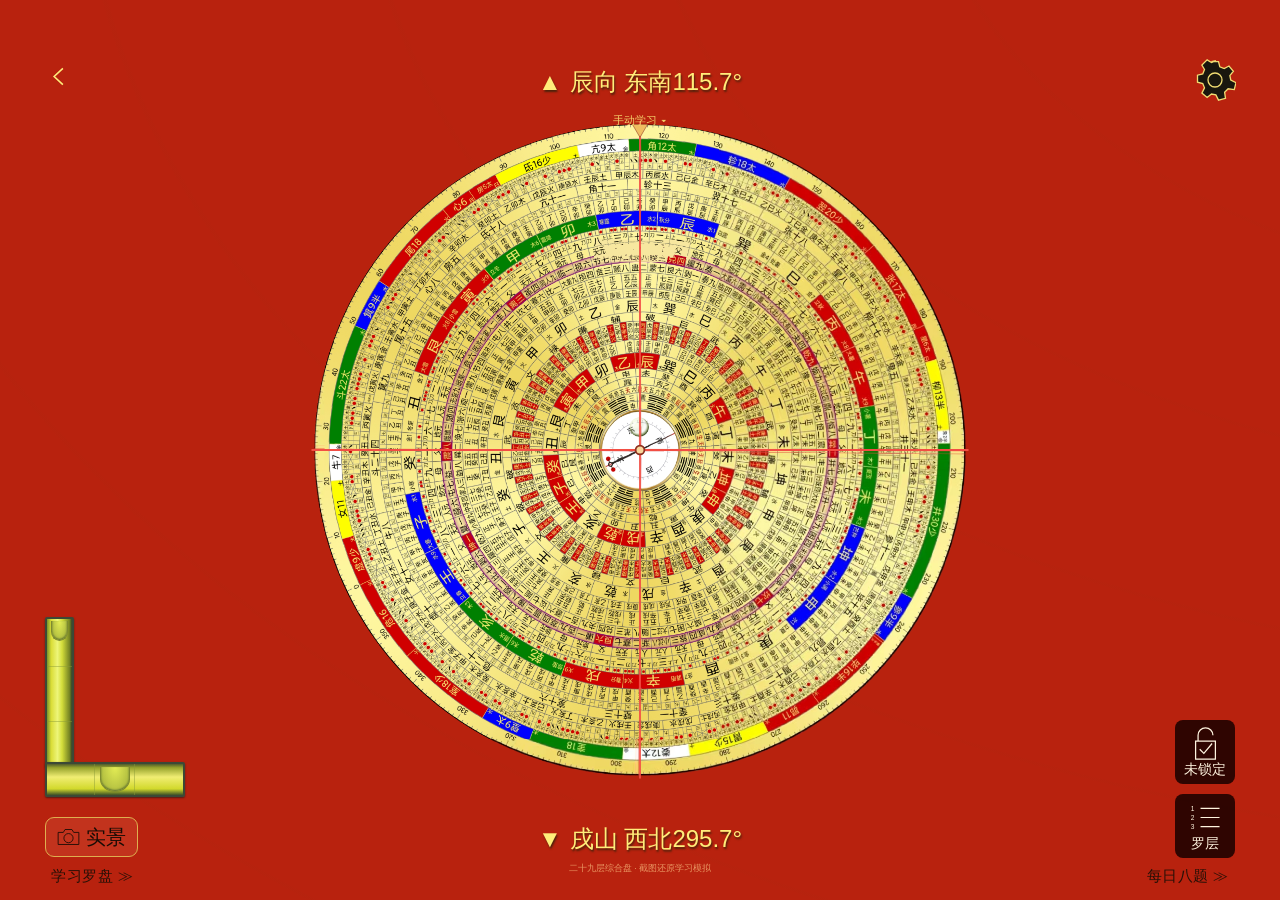
==== luopan/index.html @ 3aa8d7b5 "新增独立罗盘学习：参考二十九层盘面、互动读盘、175题与错题，入口置于杨公背诵前 保留用户参考截图原盘层序，支持旋转/缩放/锁定/局部回查；增加八篇小课、续做与间隔复习，接入全科笔记、导航时长、备份和" ====
<!doctype html>
<html lang="zh-CN"><head><meta charset="utf-8"><meta name="viewport" content="width=device-width,initial-scale=1,viewport-fit=cover"><meta name="theme-color" content="#8e241d"><title>罗盘学习 · 易术堂</title><link rel="icon" href="../icon192.png"><link rel="stylesheet" href="style.css">
<script defer src="../guard.js"></script><script defer src="../reader.js"></script><script defer src="../notes.js"></script><script defer src="data.js"></script><script defer src="model.js"></script><script defer src="reference.js"></script><script defer src="app.js"></script></head>
<body><header class="topbar"><a class="brand" href="#explore"><span class="brand-mark">盘</span><span>罗盘学习<small>认位置 · 读罗层 · 练坐向</small></span></a><div class="top-actions"><span class="simulation">手动学习盘</span><a href="../index.html" target="_top">易术堂</a></div></header>
<main><section id="explore-view" class="view"><section class="replica-screen instrument" aria-label="二十九层综合盘学习界面">
<button class="replica-back" data-act="hub" aria-label="回易术堂"><svg viewBox="0 0 24 32"><path d="M19 3L5 16l14 13"/></svg></button>
<div class="bearing"><div><span>前方 · 向</span><strong id="front-reading">辰向 东南115.7°</strong></div><div><span>后方 · 坐</span><strong id="back-reading">戌山 西北295.7°</strong></div></div>
<button class="north-mode" data-act="settings">手动学习 ▾</button><button class="replica-gear" data-act="settings" aria-label="设置与学习入口"><svg viewBox="0 0 48 48"><path d="M20 3h8l1.5 6 5 2 5.5-3 5 6-4 5 1 5 6 3-2 8-7-1-4 4 1 7-8 2-3-6-5-1-5 4-6-5 3-6-2-5-6-1.5v-8l6-1.5 2-5-3-5 6-6 5 3 5-2Z"/><circle cx="24" cy="24" r="8"/></svg></button>
<div id="compass-stage" class="compass-stage" tabindex="0" aria-label="拖动旋转二十九层综合盘，双指缩放移动，长按查看罗层"><svg id="compass-svg" viewBox="0 0 1200 1200" role="img" aria-label="二十九层综合盘与红色十字线"></svg><span class="replica-hint" id="replica-hint">长按这里试试</span><span class="stage-tag" id="stage-tag" hidden>地盘二十四山</span></div>
<div class="replica-levels" role="img" aria-label="水平尺外观示意，未读取手机倾角"><div class="level vertical"><i></i><b></b></div><div class="level horizontal"><i></i><b></b></div></div>
<div class="replica-buttons"><button data-act="lock" id="board-lock" aria-pressed="false"><svg viewBox="0 0 40 42"><path d="M11 18v-7a9 9 0 0 1 18 0M8 18h24v22H8Z"/><path d="m13 28 5 5 10-12"/></svg><span>未锁定</span></button><button data-act="layers"><svg viewBox="0 0 40 38"><path d="M14 8h23M14 19h23M14 30h23"/><text x="2" y="11">1</text><text x="2" y="22">2</text><text x="2" y="33">3</text></svg><span>罗层</span></button></div>
<button class="replica-camera" data-act="scene"><svg viewBox="0 0 40 30"><path d="M2 7h9l3-5h12l3 5h9v21H2Z"/><circle cx="20" cy="17" r="8"/></svg>实景</button><input type="file" accept="image/*" capture="environment" id="scene-file" hidden>
<div class="replica-footer"><button data-act="learn">学习罗盘 ≫</button><button data-act="daily">每日八题 ≫</button></div><span class="replica-caption">二十九层综合盘 · 截图还原学习模拟</span>
</section></section>
<div id="drawer-backdrop" class="drawer-backdrop" hidden></div><section id="settings-drawer" class="drawer" hidden aria-label="罗盘设置"><div class="drawer-head"><h2>设置与学习</h2><button class="quiet" data-act="close-drawers">关闭</button></div><div class="top-actions drawer-shared"></div><p class="source-small">手动读盘练习，不读取手机磁方位；水平尺为外观示意。盘面按你提供的截图还原，提示遮挡处的小字尚未逐字核验。</p><div class="board-toolbar"><div class="segmented"><button data-mode="full" aria-pressed="true">同款全盘</button><button data-mode="focus" aria-pressed="false">标出环带</button></div></div><div class="board-controls"><button class="square" data-act="zoom-out" aria-label="缩小盘面">−</button><output id="zoom-value">1×</output><button class="square" data-act="zoom-in" aria-label="放大盘面">＋</button><button class="quiet" data-act="focus-layer">看清本层</button><button class="quiet" data-act="reset-pan">全盘复位</button><button class="quiet" data-act="gesture" id="gesture-mode" aria-pressed="false">拖动：旋转</button></div>
<p class="gesture-help">单指转盘，双指缩放移动；放大后可切换“拖动：移动”。电脑可用左右键微调，Shift 加速。</p>
<div class="angle-control"><label for="bearing-number">设定前方度数</label><div><button class="square" data-step="-1" aria-label="减少一度">−1°</button><input id="bearing-number" type="number" min="0" max="360" step="0.1" value="115.7" inputmode="decimal"><span>°</span><button class="square" data-step="1" aria-label="增加一度">＋1°</button></div><input id="bearing-range" type="range" min="0" max="359.9" step="0.1" value="115.7" aria-label="前方朝向度数"></div>
<div class="compass-jumps" id="mountain-jumps" aria-label="二十四山快速定位"></div><div class="learning-actions"><button class="button primary" data-act="daily">开始今日八题</button><button class="button" data-act="learn">学读盘</button><button class="button" data-act="practice">跟练</button><button class="button" data-act="wrong">错题本</button></div><button class="button" data-act="clear-scene" style="margin-top:14px">移除实景背景</button></section>
<section id="layers-drawer" class="drawer" hidden aria-label="罗层与讲解"><div class="drawer-head"><h2>罗层与读盘</h2><button class="quiet" data-act="close-drawers">关闭</button></div><aside class="learning-panel"><div class="panel-heading"><span class="kicker">二十九层综合盘 · 原盘观察</span><h2>常用罗层与知识点</h2></div><div class="ring-picker" id="ring-picker"></div><article class="reading-card" id="reading-card" aria-live="polite"></article><div class="learning-actions"><button class="button" data-act="focus-layer">放大看这圈</button><button class="button" data-act="layer-quiz">练这个知识点</button><button class="button" data-act="learn">从头学读盘</button></div><details class="method"><summary>怎样练，比只转盘更容易记住？</summary><p>每天约十分钟：先看一小层，关掉提示回想，再做八题，隔天复习错项。</p><ol><li>纸上默画：先写子午卯酉，再补八方与二十四山。画完才对盘查。</li><li>说完整：看到115.7°，先说“辰向”，再说“坐戌向辰”。换成来水时，只报“辰方来水”。</li><li>现场找方向：以门口或远处一个固定目标为例，先用实体罗盘测量并记录，再把度数输入这里练读。此盘不会自动测手机朝向。</li><li>隔开复习：今天错的，明天再做；答对的过几天再抽。先尝试回想，再看答案。</li></ol><p class="source-small">以上是学习练法建议；方位、盘层的读法按所列教材和盘式资料。</p></details></aside></section>
<section id="learn-view" class="view" hidden></section><section id="practice-view" class="view" hidden></section><section id="wrong-view" class="view" hidden></section></main>
<nav class="bottom-nav" aria-label="主导航"><a href="#explore" data-route="explore" aria-current="page"><span>盘</span>转盘</a><a href="#learn" data-route="learn"><span>读</span>学读盘</a><a href="#practice" data-route="practice"><span>练</span>跟练</a><a href="#wrong" data-route="wrong"><span>错</span>错题</a></nav>
<div id="toast" class="toast" role="status" hidden></div><dialog id="round-dialog"><h2>这一组还没做完</h2><p>继续原来的题，或保留已答记录，换一组。</p><div class="dialog-actions"><button class="button primary" data-act="resume-round">继续本组</button><button class="button" data-act="replace-round">换一组</button></div></dialog></body></html>
---- luopan/style.css ----
:root{color-scheme:light;--ink:#2d2723;--muted:#74675c;--red:#942b23;--gold:#9f7328;--line:#d9c9ae;--paper:#fcfaf5;--warm:#f1eadc;--good:#376648;--bad:#9f3028}
*{box-sizing:border-box}html{scroll-padding-top:80px;-webkit-text-size-adjust:100%}body{margin:0;background:var(--warm);color:var(--ink);font:16px/1.8 -apple-system,BlinkMacSystemFont,"PingFang SC","Microsoft YaHei",sans-serif}button,input,select{font:inherit}button,a,summary{touch-action:manipulation}button{cursor:pointer}button:disabled{cursor:default}a{color:var(--red)}[hidden]{display:none!important}button:focus-visible,a:focus-visible,input:focus-visible,summary:focus-visible,[tabindex]:focus-visible{outline:2px solid var(--red);outline-offset:3px}h1,h2,h3,p{margin-top:0}h1{font-size:25px;font-weight:600;line-height:1.5;margin-bottom:0}h2{font-size:20px;line-height:1.5}h3{font-size:17px;line-height:1.6}p{margin-bottom:12px}.topbar{position:sticky;top:0;z-index:30;display:flex;align-items:center;justify-content:space-between;gap:10px;background:#fcfaf5f5;border-bottom:1px solid var(--line);padding:calc(10px + env(safe-area-inset-top)) 25px 10px}.brand{display:flex;align-items:center;gap:11px;color:var(--ink);font-size:19px;font-weight:600;text-decoration:none;line-height:1.4}.brand small{display:block;font-size:11px;color:var(--muted);letter-spacing:.1em;font-weight:400}.brand-mark{border:1px solid var(--gold);border-radius:50%;width:38px;height:38px;display:grid;place-items:center;color:var(--red);font-family:serif;font-size:24px}.top-actions{display:flex;align-items:center;gap:14px}.top-actions>a{font-size:13px;text-decoration:none}.simulation{font-size:12px;color:var(--muted)}main{padding:24px 28px calc(115px + env(safe-area-inset-bottom));width:100%;max-width:1600px;margin:auto;min-width:0}.intro{display:flex;justify-content:space-between;align-items:center;gap:14px;flex-wrap:wrap;margin-bottom:22px}.kicker{color:var(--gold);font-size:12px;letter-spacing:.12em;margin-bottom:5px}.button{border:1px solid var(--line);background:var(--paper);color:var(--red);border-radius:8px;padding:10px 17px;line-height:1.6;font-size:14px;display:inline-flex;align-items:center;justify-content:center;text-decoration:none}.button.primary{background:var(--red);border-color:var(--red);color:#fff3d5}.workbench{display:grid;grid-template-columns:minmax(0,1.5fr) minmax(310px,1fr);gap:24px;align-items:start}.instrument{border:1px solid #a85a37;border-radius:16px;padding:18px;background:radial-gradient(ellipse at 50% 10%,#aa3727,#8c281f 65%,#6e211c);box-shadow:0 10px 30px #612d161a;color:#ffedbf;min-width:0}.bearing{display:flex;justify-content:space-between;gap:12px;padding:0 2px 12px;flex-wrap:wrap}.bearing>div{display:flex;flex-direction:column}.bearing>div:last-child{text-align:right}.bearing span{font-size:12px;color:#efd0a4}.bearing strong{font-size:20px;font-variant-numeric:tabular-nums;font-weight:500}.board-toolbar{display:flex;align-items:center;justify-content:space-between;gap:8px}.segmented{display:inline-flex;border:1px solid #e2bb7555;border-radius:7px;overflow:hidden}.segmented button{border:0;background:transparent;color:#ead3ae;padding:6px 10px;font-size:12px}.segmented button[aria-pressed=true]{background:#f4dfa8;color:#69251e}.instrument .quiet{background:transparent;color:#ffe8b2;border:1px solid #e5c17d55}.quiet{font-size:12px;line-height:1.5;padding:6px 9px;border-radius:6px;white-space:normal}.compass-stage{position:relative;aspect-ratio:1;width:100%;max-width:760px;margin:14px auto 8px;overflow:hidden;border-radius:50%;touch-action:none;cursor:grab;background:#77231b;user-select:none;-webkit-user-select:none}.compass-stage:active{cursor:grabbing}.compass-stage svg{display:block;width:100%;height:100%;overflow:visible}.compass-stage text{font-family:"Songti SC","SimSun",serif;pointer-events:none}.stage-tag{position:absolute;left:50%;bottom:5px;transform:translateX(-50%);font-size:11px;line-height:1.5;padding:2px 10px;color:#fce8c1;background:#75261be8;border-radius:12px;white-space:nowrap;pointer-events:none}.board-controls{display:flex;align-items:center;justify-content:center;gap:7px;flex-wrap:wrap;margin:8px 0}.square{min-width:35px;min-height:35px;border:1px solid var(--line);background:var(--paper);color:var(--red);border-radius:6px;padding:3px 7px;font-size:13px}.instrument .square{border-color:#e5c17d77;background:#ffe9b5;color:#6f251d}.board-controls output{font-size:12px;min-width:30px;text-align:center}.gesture-help{font-size:11px;line-height:1.6;color:#f0d2a6;text-align:center;margin:10px 0 15px}.angle-control{padding:12px 10px;border-top:1px solid #e5c17d44;display:grid;grid-template-columns:1fr auto;align-items:center;gap:7px}.angle-control label{font-size:13px}.angle-control>div{display:flex;align-items:center;gap:5px}.angle-control input[type=number]{width:81px;min-width:0;padding:4px;border:1px solid #cfad75;background:#fdf0ce;color:#5e2c21;border-radius:6px;text-align:center;font-size:16px}.angle-control input[type=range]{grid-column:1/-1;width:100%;accent-color:#f8db8b}.compass-jumps{display:grid;grid-template-columns:repeat(12,minmax(0,1fr));gap:4px;margin-top:4px}.compass-jumps button{border:1px solid #e5c17d44;background:#7a251f;color:#ffe4ac;border-radius:5px;padding:5px 0;font-size:14px}.compass-jumps button.on{background:#ffe7aa;color:#76271e}.learning-panel{min-width:0}.panel-heading{margin:1px 0 13px}.panel-heading h2{margin-bottom:0}.ring-picker{display:flex;gap:6px;flex-wrap:wrap;margin-bottom:17px}.ring-picker button{background:#f8f3e9;border:1px solid var(--line);border-radius:6px;color:var(--muted);font-size:12px;padding:6px 9px;line-height:1.5}.ring-picker button[aria-pressed=true]{background:var(--red);border-color:var(--red);color:#fff1d0}.reading-card,.lesson,.practice-box,.summary-box,.wrong-item,.practice-mode{background:var(--paper);border:1px solid var(--line);border-radius:11px;padding:21px;margin-bottom:14px;min-width:0}.reading-value{display:flex;align-items:baseline;gap:10px;margin:3px 0 12px;flex-wrap:wrap}.reading-value strong{font-family:"Songti SC",serif;font-size:32px;color:var(--red);line-height:1.3}.reading-value span{font-size:12px;color:var(--muted)}.reading-card h3{margin-bottom:9px;font-size:16px}.reading-card p,.lesson p{font-size:15px;line-height:1.85}.neighbor-row{display:flex;gap:7px;margin:13px 0;flex-wrap:wrap}.neighbor-row span{border:1px solid var(--line);padding:4px 9px;font-size:12px;border-radius:5px;color:var(--muted)}.source-small{font-size:12px!important;color:var(--muted);margin-bottom:0}.source-small a{color:var(--gold)}.reading-extra{padding:10px 0 0;margin-top:10px;border-top:1px solid var(--line)}.reading-extra p{font-size:13px;margin-bottom:6px}.learning-actions{display:flex;gap:9px;flex-wrap:wrap}.learning-actions .button{flex:1}.method{margin-top:22px;border-top:1px solid var(--line);padding-top:12px;font-size:14px}.method summary{cursor:pointer;color:var(--red)}.method p{margin-top:12px}.method ol{padding-left:22px}.method li{margin:9px 0}.bottom-nav{position:fixed;bottom:0;left:0;right:0;display:flex;justify-content:center;gap:7px;padding:8px 15px calc(8px + env(safe-area-inset-bottom));border-top:1px solid var(--line);background:#fcfaf5f8;z-index:35}.bottom-nav a{max-width:160px;flex:1;display:flex;align-items:center;justify-content:center;gap:8px;padding:7px;text-decoration:none;color:var(--muted);font-size:13px;border-radius:8px}.bottom-nav a>span{display:grid;place-items:center;width:27px;height:27px;border-radius:7px;background:#eadfcb;color:var(--gold);font-size:14px}.bottom-nav a[aria-current=page]{color:var(--red);background:#a62e2010}.bottom-nav a[aria-current=page]>span{background:var(--red);color:#fff1d0}.section-head{display:flex;justify-content:space-between;align-items:center;gap:12px;margin:0 0 20px;flex-wrap:wrap}.section-head p{font-size:14px;color:var(--muted);margin:5px 0 0}.section-head h1{margin:0}.lesson summary{cursor:pointer;font-size:17px;font-weight:600;color:var(--red)}.lesson summary small{display:block;font-size:12px;font-weight:400;color:var(--muted);margin-top:2px}.lesson-body{margin-top:17px}.lesson blockquote{border-left:3px solid var(--gold);background:#f4eddf;padding:10px 14px;margin:12px 0;font-size:14px}.lesson-steps{display:flex;align-items:center;gap:8px;flex-wrap:wrap;margin:12px 0 18px}.lesson-steps span{padding:7px 12px;background:var(--warm);border:1px solid var(--line);border-radius:6px;font-size:14px}.lesson-steps i{font-style:normal;color:var(--gold)}.plan{margin:22px 0}.plan li{margin:9px 0}.mode-list{display:grid;grid-template-columns:repeat(2,minmax(0,1fr));gap:12px}.practice-mode{margin-bottom:0;display:flex;align-items:start;justify-content:space-between;gap:12px}.practice-mode b{font-size:16px}.practice-mode p{font-size:13px;color:var(--muted);margin:4px 0 12px}.practice-mode small{font-size:12px;color:var(--muted)}.practice-mode .button{white-space:nowrap;align-self:center}.stat-row{display:flex;gap:14px;flex-wrap:wrap;margin:14px 0 20px}.stat-row span{font-size:13px;color:var(--muted)}.stat-row b{font-size:22px;color:var(--red);padding-right:5px}.practice-box{max-width:900px;margin:0 auto}.quiz-top{display:flex;justify-content:space-between;gap:12px;margin-bottom:14px;color:var(--muted);font-size:13px;flex-wrap:wrap}.quiz-prompt{font-size:17px;line-height:1.8;white-space:normal}.quiz-options{display:grid;grid-template-columns:repeat(2,minmax(0,1fr));gap:10px;margin:20px 0}.quiz-options button{min-height:48px;background:#f6f0e3;border:1px solid var(--line);border-radius:8px;color:var(--ink);padding:12px;text-align:left;font-size:16px;line-height:1.7;overflow-wrap:anywhere}.quiz-options .correct{border-color:var(--good);color:var(--good);background:#e9f1e6}.quiz-options .wrong{border-color:var(--bad);color:var(--bad);background:#f7e5df}.feedback{margin-top:16px;padding:15px;border-left:3px solid var(--good);background:#edf3e9}.feedback.bad{border-color:var(--bad);background:#f9ece6}.feedback p{margin:8px 0;font-size:15px}.feedback b{color:var(--good)}.feedback.bad b{color:var(--bad)}.quiz-actions{display:flex;gap:10px;justify-content:flex-end;flex-wrap:wrap;margin-top:17px}.quiz-mini{max-width:450px;margin:20px auto}.quiz-mini .compass-stage{border:5px solid #942b23}.turn-output{text-align:center;margin:10px;font-size:14px;color:var(--muted)}.turn-controls{display:flex;gap:10px;justify-content:center;align-items:center;flex-wrap:wrap}.turn-controls input{max-width:190px;accent-color:var(--red)}.answer-text{color:var(--red);font-weight:600}.empty{padding:26px 0;color:var(--muted);font-size:15px}.wrong-toolbar{display:flex;gap:10px;flex-wrap:wrap;margin-bottom:20px}.wrong-toolbar select{max-width:100%;padding:7px;border-radius:6px;border:1px solid var(--line);background:var(--paper);font-size:14px}.wrong-item summary{cursor:pointer;font-size:16px}.wrong-item details p{margin-top:12px;font-size:14px}.wrong-item .learning-actions{margin-top:12px}.mistake-tag{font-size:12px;color:var(--muted);margin-bottom:9px}.summary-box{max-width:900px;margin:0 auto 18px}.score{font-size:40px;color:var(--red);font-family:serif;line-height:1.3;margin:14px 0}.toast{position:fixed;bottom:95px;left:50%;transform:translateX(-50%);background:#3c2a22;color:#fff5dc;padding:9px 16px;max-width:90vw;border-radius:8px;font-size:13px;z-index:95}dialog{background:var(--paper);color:var(--ink);border:1px solid var(--line);border-radius:13px;padding:24px;max-width:min(460px,90vw)}dialog::backdrop{background:#1c100cb3}.dialog-actions{display:flex;gap:10px;flex-wrap:wrap}#ygNudge{display:none!important}.topbar #ygnBtn,.topbar #ygReaderBtn{position:static!important;transform:none!important;margin:0!important;width:28px!important;height:28px!important;border-radius:50%!important;display:grid!important;place-items:center!important;line-height:1!important;padding:0!important;font-size:12px!important;box-shadow:none!important;background:#5d3928!important;color:#fff1d0!important}.storage-warning{background:#ffe4c9;padding:12px;font-size:14px}
@media(max-width:900px){main{padding:18px 15px 110px}.workbench{grid-template-columns:minmax(0,1fr);gap:23px}.compass-stage{max-width:650px}.intro h1{font-size:21px}.learning-panel{width:100%}.mode-list{grid-template-columns:1fr}}
@media(max-width:480px){.topbar{padding-left:13px;padding-right:13px}.brand{font-size:16px;gap:7px}.brand small{font-size:9px;letter-spacing:0}.brand-mark{width:31px;height:31px;font-size:21px}.top-actions{gap:7px}.simulation{display:none}main{padding-left:12px;padding-right:12px}.intro{gap:10px}.intro h1{font-size:20px}.intro>.button{padding:8px 13px}.instrument{padding:12px 10px;border-radius:12px}.bearing strong{font-size:17px}.bearing span{font-size:11px}.compass-jumps{grid-template-columns:repeat(8,minmax(0,1fr))}.board-controls{gap:5px}.angle-control{grid-template-columns:1fr;padding-left:0;padding-right:0}.angle-control>div{justify-content:center}.angle-control label{text-align:center}.reading-card,.lesson,.practice-box,.summary-box,.wrong-item{padding:17px 15px}.quiz-options{grid-template-columns:1fr}.bottom-nav{gap:3px;padding-left:6px;padding-right:6px}.bottom-nav a{padding:7px 4px;gap:5px;font-size:12px}.bottom-nav a>span{width:24px;height:24px}.practice-mode{flex-wrap:wrap}.practice-mode .button{align-self:initial}.top-actions>a{font-size:12px}.topbar #ygReaderBtn,.topbar #ygnBtn{width:25px!important;height:25px!important;font-size:11px!important}}
@media(prefers-reduced-motion:reduce){*{scroll-behavior:auto!important}}
.read-figure{border:1px solid var(--line);border-radius:8px;padding:9px;background:#f5e8b7;margin:16px 0;overflow:hidden}.read-figure svg{display:block;width:100%;max-height:320px}.read-figure p{text-align:center;margin:5px 0 0}.read-figure text{font-family:"Songti SC","SimSun",serif}
/* Reference layout: the learning controls live in drawers, leaving the dial intact. */
body[data-route=explore]{background:#b7220d}body[data-route=explore]>.topbar{display:none}body[data-route=explore]>main{padding:0;max-width:none}body[data-route=explore]>.bottom-nav{display:none}.replica-screen.instrument{position:relative;width:100%;height:var(--screen-h,100svh);min-height:420px;border:0;border-radius:0;padding:0;margin:0;overflow:hidden;background:#b8220e;box-shadow:none;color:#ffe777}.replica-screen:before{content:'';position:absolute;inset:0;opacity:.16;pointer-events:none;background:repeating-radial-gradient(ellipse at 130% -20%,transparent 0 180px,#ae260f 182px 185px,transparent 187px 280px)}.replica-screen .bearing{padding:0;margin:0;position:absolute;inset:0;display:block;pointer-events:none;z-index:3}.replica-screen .bearing>div{position:absolute;left:0;right:0;text-align:center!important;display:block}.replica-screen .bearing>div:first-child{top:7.2%}.replica-screen .bearing>div:last-child{bottom:4.8%}.replica-screen .bearing span{display:none}.replica-screen .bearing strong{font-size:clamp(15px,4vw,28px);font-weight:500;line-height:1.4;color:#ffed7a;text-shadow:1px 2px 2px #4d220b;font-family:-apple-system,"Microsoft YaHei","PingFang SC",sans-serif}.replica-screen .bearing>div:first-child strong:before{content:'▲';margin-right:8px}.replica-screen .bearing>div:last-child strong:before{content:'▼';margin-right:8px}.replica-screen .compass-stage{position:absolute;top:50%;left:50%;transform:translate(-50%,-50%);width:min(99%,calc(var(--screen-h,100svh)*.47));max-width:none;aspect-ratio:1;margin:0;border-radius:0;overflow:visible;background:none}.replica-screen .compass-stage svg{overflow:visible}.replica-screen .crosshair{stroke:#f24e44;stroke-width:3.2}.replica-hint{position:absolute;left:50%;top:19.5%;transform:translateX(-50%);font-size:clamp(9px,2.5vw,15px);white-space:nowrap;color:#811196;font-weight:600;text-shadow:1px 1px #fff,-1px -1px #fff;pointer-events:none}.replica-back,.replica-gear,.north-mode,.replica-footer button{position:absolute;border:0;background:none;color:#ffed7a;padding:0;cursor:pointer;z-index:5}.replica-back{left:4%;top:7.1%;width:15px;height:25px}.replica-back svg{width:100%;height:100%;fill:none;stroke:currentColor;stroke-width:2.5}.replica-gear{right:3.4%;top:6.5%;width:34px;height:34px}.replica-gear svg{width:100%;height:100%;fill:#19170e;stroke:#f0dc72;stroke-width:1.5}.north-mode{top:12.3%;left:50%;transform:translateX(-50%);font-size:11px;opacity:.85}.replica-levels{position:absolute;left:3.5%;bottom:11.5%;height:16%;width:30%;pointer-events:none}.level{position:absolute;border:2px solid #3b4936;border-radius:2px;background:linear-gradient(90deg,#789328,#dadd37 17%,#edf578 42%,#d4de3b 60%,#758323 90%,#364527);box-shadow:0 1px 2px #511b15;overflow:hidden}.level.vertical{left:0;top:0;width:21%;height:84%}.level.horizontal{bottom:0;left:0;width:100%;height:19%;background:linear-gradient(0deg,#3f5427,#d2d92c 20%,#f0ed73 58%,#97a32c 88%,#505b2c)}.level i{position:absolute;left:15%;right:15%;height:13%;top:2%;border:1px solid #7e8b2f;border-top:0;border-radius:0 0 70% 70%;background:radial-gradient(ellipse at top,#e4ed55,#a0ae39);box-shadow:inset 0 -1px 2px #596b30}.level.horizontal i{top:8%;bottom:8%;height:auto;left:39%;right:39%}.level b{position:absolute;left:0;right:0;top:32%;height:38%;border-top:1px solid #899b3777;border-bottom:1px solid #899b3777}.level.horizontal b{top:0;bottom:0;height:100%;left:35%;right:35%;border-top:0;border-bottom:0;border-left:1px solid #899b3777;border-right:1px solid #899b3777}.replica-buttons{position:absolute;bottom:4.7%;right:3.5%;display:flex;flex-direction:column;gap:10px;z-index:5}.replica-buttons button{width:47px;height:52px;padding:4px 3px;border:0;background:#220300e8;border-radius:8px;color:#fff4df;display:flex;flex-direction:column;align-items:center;justify-content:center;gap:1px;line-height:1.1}.replica-buttons svg{width:27px;height:29px;fill:none;stroke:currentColor;stroke-width:1.5}.replica-buttons svg text{stroke:none;fill:currentColor;font-size:8px}.replica-buttons button span{font-size:12px}.replica-camera{position:absolute;left:3.5%;bottom:4.8%;border:1px solid #deaf4f;background:#c2331d;color:#170c05;border-radius:9px;padding:7px 11px;font-size:17px;display:flex;align-items:center;gap:6px;line-height:1.2;z-index:5}.replica-camera svg{width:23px;height:20px;fill:none;stroke:currentColor;stroke-width:1.5}.replica-footer{position:absolute;bottom:1.2%;left:4%;right:4%;display:flex;justify-content:space-between;z-index:5}.replica-footer button{position:static;color:#281107;font-size:12px;letter-spacing:.03em}.replica-caption{position:absolute;left:50%;bottom:2.7%;transform:translateX(-50%);font-size:9px;color:#e99763;white-space:nowrap;pointer-events:none}.drawer-backdrop{position:fixed;inset:0;background:#1b07088c;z-index:60}.drawer{position:fixed;right:0;top:0;bottom:0;width:min(530px,95%);padding:18px 18px calc(22px + env(safe-area-inset-bottom));background:var(--paper);overflow:auto;z-index:65;box-shadow:-8px 0 40px #2e170c40}.drawer .learning-panel{margin-top:15px}.drawer-head{display:flex;align-items:center;justify-content:space-between;gap:12px;margin-bottom:16px}.drawer-head h2{margin:0}.drawer-head .quiet{border:1px solid var(--line);background:transparent;color:var(--red)}.drawer .board-controls{justify-content:flex-start;margin:18px 0}.drawer .gesture-help{color:var(--muted);font-size:12px;text-align:left}.drawer .angle-control label{color:var(--ink)}.drawer .angle-control{border-top-color:var(--line);padding:10px 0}.drawer .angle-control input[type=number]{background:#fffaf0;color:var(--ink)}.drawer .quiet{color:var(--red);background:#f5eddf;border:1px solid var(--line)}.drawer .square{color:var(--red);background:#f5eddf}.drawer .compass-jumps{grid-template-columns:repeat(8,minmax(0,1fr));margin-bottom:18px}.drawer .compass-jumps button{background:#f1e8d5;color:var(--red);border-color:var(--line)}.drawer .compass-jumps button.on{background:var(--red);color:#ffefbd}.drawer .segmented{border-color:var(--line)}.drawer .segmented button{color:var(--muted)}.drawer .segmented button[aria-pressed=true]{background:var(--red);color:#fff2ca}.drawer-shared{justify-content:flex-start;margin-bottom:15px}.drawer-shared #ygnBtn,.drawer-shared #ygReaderBtn{position:static!important;transform:none!important;width:28px!important;height:28px!important;font-size:12px!important;margin:0!important}.replica-screen.has-scene{background-size:cover;background-position:center}.replica-screen.has-scene:before{background:none}.replica-screen.has-scene .compass-stage{opacity:.9}
@media(min-width:700px){.replica-screen .compass-stage{width:min(95%,calc(var(--screen-h,100svh)*.73))}.replica-screen .bearing strong{font-size:24px}.replica-levels{width:140px;height:180px}.replica-buttons button{width:60px;height:64px}.replica-buttons button span{font-size:14px}.replica-buttons svg{width:33px;height:35px}.replica-camera{font-size:20px}.replica-footer button{font-size:15px}.replica-gear{width:42px;height:42px}}
.original-band{margin:14px 0;background:#f4e8a4;border:1px solid #cbbd8a;border-radius:7px;overflow:hidden}.original-band svg{display:block;width:100%;max-height:210px}.original-band figcaption{padding:4px 8px;font-size:11px;color:#6b512b;background:#f7f0d5;text-align:center}.read-figure svg{max-height:320px}#compass-svg[data-reference=ready] ~ .replica-hint{display:none}
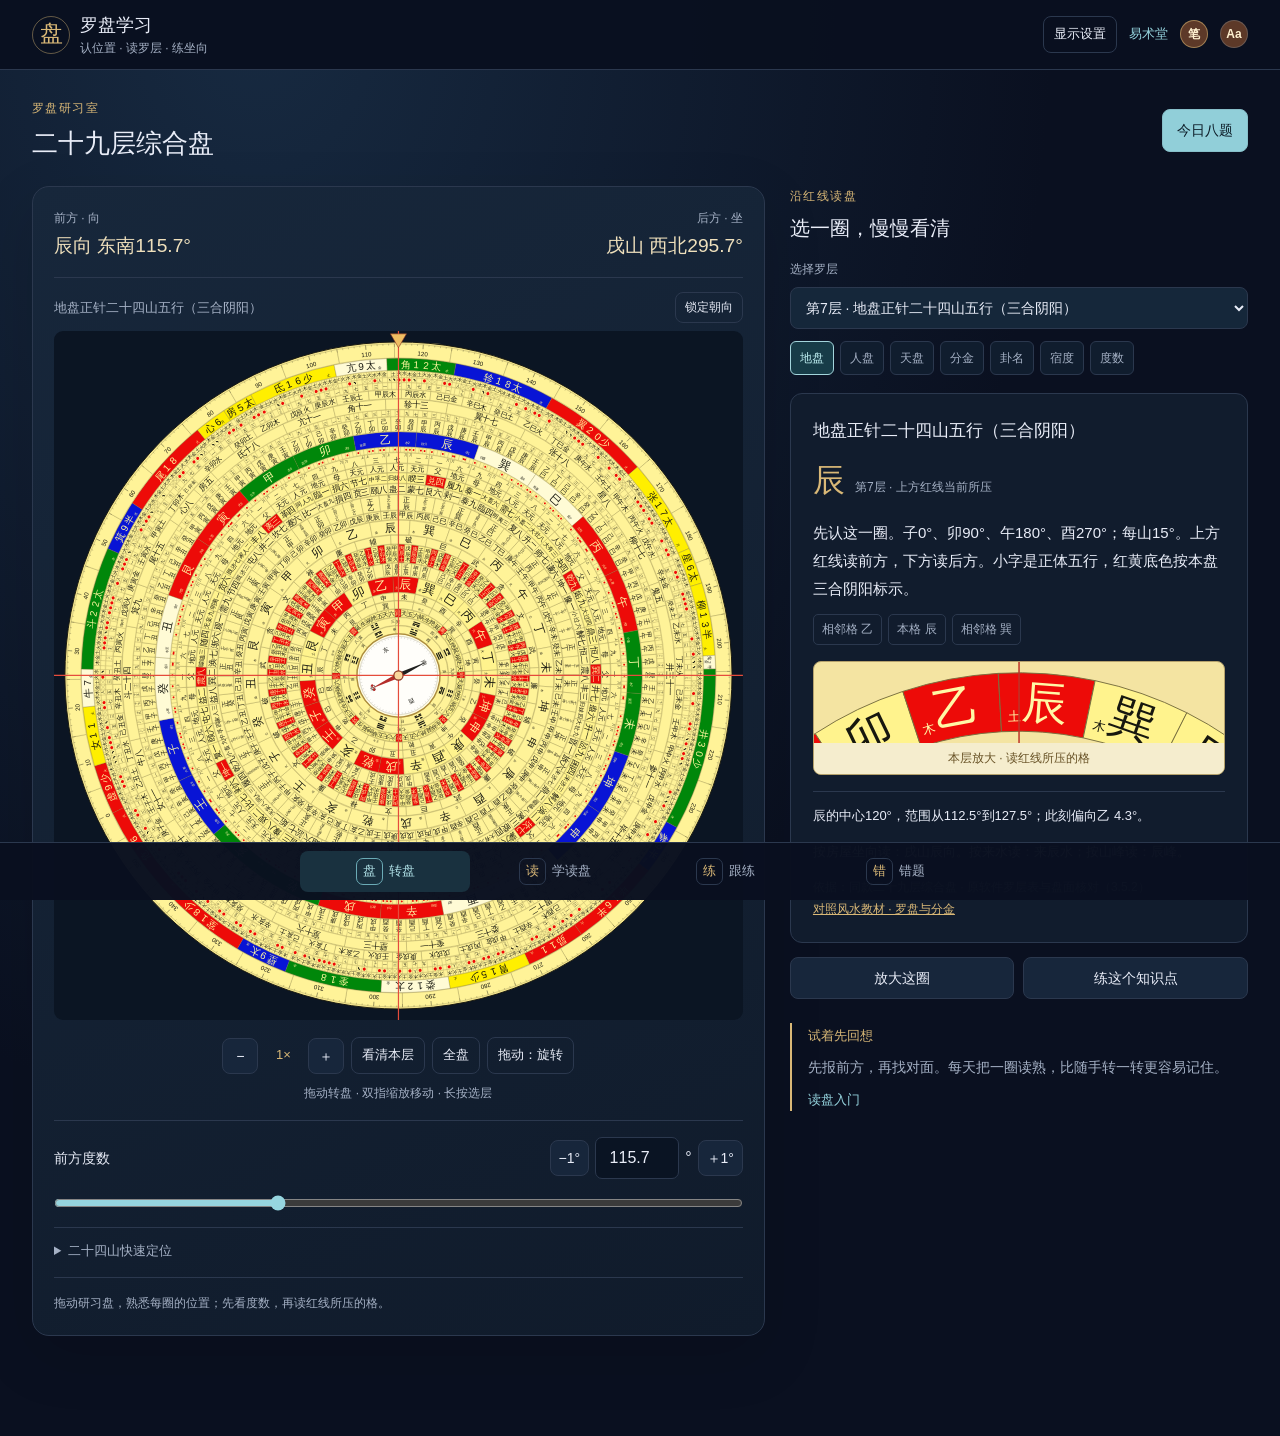
==== commit 1ffd9c98: "重绘罗盘矢量盘面并改为易术堂青金界面 移除截图合成、红底仿应用界面、水平仪和实景；按同款3.5.2层表加入27环带及天池、2934分格，保留习题、错题和笔记记录。SVG文字刻线支持12倍缩放；修正宿度" ====
--- a/luopan/index.html
+++ b/luopan/index.html
@@ -1,22 +1,25 @@
 <!doctype html>
-<html lang="zh-CN"><head><meta charset="utf-8"><meta name="viewport" content="width=device-width,initial-scale=1,viewport-fit=cover"><meta name="theme-color" content="#8e241d"><title>罗盘学习 · 易术堂</title><link rel="icon" href="../icon192.png"><link rel="stylesheet" href="style.css">
-<script defer src="../guard.js"></script><script defer src="../reader.js"></script><script defer src="../notes.js"></script><script defer src="data.js"></script><script defer src="model.js"></script><script defer src="reference.js"></script><script defer src="app.js"></script></head>
-<body><header class="topbar"><a class="brand" href="#explore"><span class="brand-mark">盘</span><span>罗盘学习<small>认位置 · 读罗层 · 练坐向</small></span></a><div class="top-actions"><span class="simulation">手动学习盘</span><a href="../index.html" target="_top">易术堂</a></div></header>
-<main><section id="explore-view" class="view"><section class="replica-screen instrument" aria-label="二十九层综合盘学习界面">
-<button class="replica-back" data-act="hub" aria-label="回易术堂"><svg viewBox="0 0 24 32"><path d="M19 3L5 16l14 13"/></svg></button>
+<html lang="zh-CN"><head><meta charset="utf-8"><meta name="viewport" content="width=device-width,initial-scale=1,viewport-fit=cover"><meta name="theme-color" content="#0a1020"><title>罗盘学习 · 易术堂</title><link rel="icon" href="../icon192.png"><link rel="stylesheet" href="style.css">
+<script defer src="../guard.js"></script><script defer src="../reader.js"></script><script defer src="../notes.js"></script><script defer src="data.js"></script><script defer src="model.js"></script><script defer src="plate-data.js"></script><script defer src="dial.js"></script><script defer src="app.js"></script></head>
+<body><header class="topbar"><a class="brand" href="#explore"><span class="brand-mark">盘</span><span>罗盘学习<small>认位置 · 读罗层 · 练坐向</small></span></a><div class="top-actions"><button class="quiet" data-act="settings">显示设置</button><a href="../index.html" target="_top">易术堂</a></div></header>
+<main><section id="explore-view" class="view">
+<div class="intro"><div><p class="kicker">罗盘研习室</p><h1>二十九层综合盘</h1></div><button class="button primary" data-act="daily">今日八题</button></div>
+<div class="workbench">
+<section class="instrument" aria-label="二十九层综合盘学习工具">
 <div class="bearing"><div><span>前方 · 向</span><strong id="front-reading">辰向 东南115.7°</strong></div><div><span>后方 · 坐</span><strong id="back-reading">戌山 西北295.7°</strong></div></div>
-<button class="north-mode" data-act="settings">手动学习 ▾</button><button class="replica-gear" data-act="settings" aria-label="设置与学习入口"><svg viewBox="0 0 48 48"><path d="M20 3h8l1.5 6 5 2 5.5-3 5 6-4 5 1 5 6 3-2 8-7-1-4 4 1 7-8 2-3-6-5-1-5 4-6-5 3-6-2-5-6-1.5v-8l6-1.5 2-5-3-5 6-6 5 3 5-2Z"/><circle cx="24" cy="24" r="8"/></svg></button>
-<div id="compass-stage" class="compass-stage" tabindex="0" aria-label="拖动旋转二十九层综合盘，双指缩放移动，长按查看罗层"><svg id="compass-svg" viewBox="0 0 1200 1200" role="img" aria-label="二十九层综合盘与红色十字线"></svg><span class="replica-hint" id="replica-hint">长按这里试试</span><span class="stage-tag" id="stage-tag" hidden>地盘二十四山</span></div>
-<div class="replica-levels" role="img" aria-label="水平尺外观示意，未读取手机倾角"><div class="level vertical"><i></i><b></b></div><div class="level horizontal"><i></i><b></b></div></div>
-<div class="replica-buttons"><button data-act="lock" id="board-lock" aria-pressed="false"><svg viewBox="0 0 40 42"><path d="M11 18v-7a9 9 0 0 1 18 0M8 18h24v22H8Z"/><path d="m13 28 5 5 10-12"/></svg><span>未锁定</span></button><button data-act="layers"><svg viewBox="0 0 40 38"><path d="M14 8h23M14 19h23M14 30h23"/><text x="2" y="11">1</text><text x="2" y="22">2</text><text x="2" y="33">3</text></svg><span>罗层</span></button></div>
-<button class="replica-camera" data-act="scene"><svg viewBox="0 0 40 30"><path d="M2 7h9l3-5h12l3 5h9v21H2Z"/><circle cx="20" cy="17" r="8"/></svg>实景</button><input type="file" accept="image/*" capture="environment" id="scene-file" hidden>
-<div class="replica-footer"><button data-act="learn">学习罗盘 ≫</button><button data-act="daily">每日八题 ≫</button></div><span class="replica-caption">二十九层综合盘 · 截图还原学习模拟</span>
-</section></section>
-<div id="drawer-backdrop" class="drawer-backdrop" hidden></div><section id="settings-drawer" class="drawer" hidden aria-label="罗盘设置"><div class="drawer-head"><h2>设置与学习</h2><button class="quiet" data-act="close-drawers">关闭</button></div><div class="top-actions drawer-shared"></div><p class="source-small">手动读盘练习，不读取手机磁方位；水平尺为外观示意。盘面按你提供的截图还原，提示遮挡处的小字尚未逐字核验。</p><div class="board-toolbar"><div class="segmented"><button data-mode="full" aria-pressed="true">同款全盘</button><button data-mode="focus" aria-pressed="false">标出环带</button></div></div><div class="board-controls"><button class="square" data-act="zoom-out" aria-label="缩小盘面">−</button><output id="zoom-value">1×</output><button class="square" data-act="zoom-in" aria-label="放大盘面">＋</button><button class="quiet" data-act="focus-layer">看清本层</button><button class="quiet" data-act="reset-pan">全盘复位</button><button class="quiet" data-act="gesture" id="gesture-mode" aria-pressed="false">拖动：旋转</button></div>
-<p class="gesture-help">单指转盘，双指缩放移动；放大后可切换“拖动：移动”。电脑可用左右键微调，Shift 加速。</p>
-<div class="angle-control"><label for="bearing-number">设定前方度数</label><div><button class="square" data-step="-1" aria-label="减少一度">−1°</button><input id="bearing-number" type="number" min="0" max="360" step="0.1" value="115.7" inputmode="decimal"><span>°</span><button class="square" data-step="1" aria-label="增加一度">＋1°</button></div><input id="bearing-range" type="range" min="0" max="359.9" step="0.1" value="115.7" aria-label="前方朝向度数"></div>
-<div class="compass-jumps" id="mountain-jumps" aria-label="二十四山快速定位"></div><div class="learning-actions"><button class="button primary" data-act="daily">开始今日八题</button><button class="button" data-act="learn">学读盘</button><button class="button" data-act="practice">跟练</button><button class="button" data-act="wrong">错题本</button></div><button class="button" data-act="clear-scene" style="margin-top:14px">移除实景背景</button></section>
-<section id="layers-drawer" class="drawer" hidden aria-label="罗层与讲解"><div class="drawer-head"><h2>罗层与读盘</h2><button class="quiet" data-act="close-drawers">关闭</button></div><aside class="learning-panel"><div class="panel-heading"><span class="kicker">二十九层综合盘 · 原盘观察</span><h2>常用罗层与知识点</h2></div><div class="ring-picker" id="ring-picker"></div><article class="reading-card" id="reading-card" aria-live="polite"></article><div class="learning-actions"><button class="button" data-act="focus-layer">放大看这圈</button><button class="button" data-act="layer-quiz">练这个知识点</button><button class="button" data-act="learn">从头学读盘</button></div><details class="method"><summary>怎样练，比只转盘更容易记住？</summary><p>每天约十分钟：先看一小层，关掉提示回想，再做八题，隔天复习错项。</p><ol><li>纸上默画：先写子午卯酉，再补八方与二十四山。画完才对盘查。</li><li>说完整：看到115.7°，先说“辰向”，再说“坐戌向辰”。换成来水时，只报“辰方来水”。</li><li>现场找方向：以门口或远处一个固定目标为例，先用实体罗盘测量并记录，再把度数输入这里练读。此盘不会自动测手机朝向。</li><li>隔开复习：今天错的，明天再做；答对的过几天再抽。先尝试回想，再看答案。</li></ol><p class="source-small">以上是学习练法建议；方位、盘层的读法按所列教材和盘式资料。</p></details></aside></section>
+<div class="dial-heading"><span id="stage-tag">地盘二十四山</span><button class="quiet" data-act="lock" id="board-lock" aria-pressed="false"><span>锁定朝向</span></button></div>
+<div id="compass-stage" class="compass-stage" tabindex="0" aria-label="拖动旋转，双指缩放移动；方向键微调，长按查看罗层"><svg id="compass-svg" viewBox="0 0 1200 1200" role="img" aria-label="矢量学习盘与红色十字线"></svg></div>
+<div class="board-controls"><button class="square" data-act="zoom-out" aria-label="缩小盘面">−</button><output id="zoom-value" aria-label="放大倍数">1×</output><button class="square" data-act="zoom-in" aria-label="放大盘面">＋</button><button class="quiet" data-act="focus-layer">看清本层</button><button class="quiet" data-act="reset-pan">全盘</button><button class="quiet" data-act="gesture" id="gesture-mode" aria-pressed="false">拖动：旋转</button></div>
+<p class="gesture-help">拖动转盘 · 双指缩放移动 · 长按选层</p>
+<div class="angle-control"><label for="bearing-number">前方度数</label><div><button class="square" data-step="-1" aria-label="减少一度">−1°</button><input id="bearing-number" type="number" min="0" max="360" step="0.1" value="115.7" inputmode="decimal"><span>°</span><button class="square" data-step="1" aria-label="增加一度">＋1°</button></div><input id="bearing-range" type="range" min="0" max="359.9" step="0.1" value="115.7" aria-label="前方朝向度数"></div>
+<details class="mountain-shortcuts"><summary>二十四山快速定位</summary><div class="compass-jumps" id="mountain-jumps" aria-label="二十四山快速定位"></div></details>
+<p class="source-small plate-status">拖动研习盘，熟悉每圈的位置；先看度数，再读红线所压的格。</p>
+</section>
+<aside class="desktop-panel"><div id="inline-panel" class="learning-panel"><div class="panel-heading"><p class="kicker">沿红线读盘</p><h2>选一圈，慢慢看清</h2></div><div class="ring-picker" id="ring-picker"></div><article class="reading-card" id="reading-card" aria-live="polite"></article><div class="learning-actions"><button class="button" data-act="focus-layer">放大这圈</button><button class="button" data-act="layer-quiz">练这个知识点</button></div><div class="study-tip"><span>试着先回想</span><p>先报前方，再找对面。每天把一圈读熟，比随手转一转更容易记住。</p><a href="#learn">读盘入门</a></div></div></aside>
+</div><button class="mobile-layer-button button" data-act="layers">罗层与读数</button>
+</section>
+<div id="drawer-backdrop" class="drawer-backdrop" hidden></div><section id="settings-drawer" class="drawer" hidden aria-label="学习设置"><div class="drawer-head"><h2>学习设置</h2><button class="quiet" data-act="close-drawers">关闭</button></div><p class="source-small">手动学习盘，可输入实测度数练习读盘。</p><div class="top-actions drawer-shared"></div><div class="segmented"><button data-mode="full" aria-pressed="true">全盘显示</button><button data-mode="focus" aria-pressed="false">突出本层</button></div></section>
+<section id="layers-drawer" class="drawer" hidden aria-label="罗层与讲解"><div class="drawer-head"><h2>罗层与读数</h2><button class="quiet" data-act="close-drawers">关闭</button></div><div id="drawer-panel"></div></section>
 <section id="learn-view" class="view" hidden></section><section id="practice-view" class="view" hidden></section><section id="wrong-view" class="view" hidden></section></main>
 <nav class="bottom-nav" aria-label="主导航"><a href="#explore" data-route="explore" aria-current="page"><span>盘</span>转盘</a><a href="#learn" data-route="learn"><span>读</span>学读盘</a><a href="#practice" data-route="practice"><span>练</span>跟练</a><a href="#wrong" data-route="wrong"><span>错</span>错题</a></nav>
 <div id="toast" class="toast" role="status" hidden></div><dialog id="round-dialog"><h2>这一组还没做完</h2><p>继续原来的题，或保留已答记录，换一组。</p><div class="dialog-actions"><button class="button primary" data-act="resume-round">继续本组</button><button class="button" data-act="replace-round">换一组</button></div></dialog></body></html>
--- a/luopan/style.css
+++ b/luopan/style.css
@@ -1,10 +1,17 @@
-:root{color-scheme:light;--ink:#2d2723;--muted:#74675c;--red:#942b23;--gold:#9f7328;--line:#d9c9ae;--paper:#fcfaf5;--warm:#f1eadc;--good:#376648;--bad:#9f3028}
-*{box-sizing:border-box}html{scroll-padding-top:80px;-webkit-text-size-adjust:100%}body{margin:0;background:var(--warm);color:var(--ink);font:16px/1.8 -apple-system,BlinkMacSystemFont,"PingFang SC","Microsoft YaHei",sans-serif}button,input,select{font:inherit}button,a,summary{touch-action:manipulation}button{cursor:pointer}button:disabled{cursor:default}a{color:var(--red)}[hidden]{display:none!important}button:focus-visible,a:focus-visible,input:focus-visible,summary:focus-visible,[tabindex]:focus-visible{outline:2px solid var(--red);outline-offset:3px}h1,h2,h3,p{margin-top:0}h1{font-size:25px;font-weight:600;line-height:1.5;margin-bottom:0}h2{font-size:20px;line-height:1.5}h3{font-size:17px;line-height:1.6}p{margin-bottom:12px}.topbar{position:sticky;top:0;z-index:30;display:flex;align-items:center;justify-content:space-between;gap:10px;background:#fcfaf5f5;border-bottom:1px solid var(--line);padding:calc(10px + env(safe-area-inset-top)) 25px 10px}.brand{display:flex;align-items:center;gap:11px;color:var(--ink);font-size:19px;font-weight:600;text-decoration:none;line-height:1.4}.brand small{display:block;font-size:11px;color:var(--muted);letter-spacing:.1em;font-weight:400}.brand-mark{border:1px solid var(--gold);border-radius:50%;width:38px;height:38px;display:grid;place-items:center;color:var(--red);font-family:serif;font-size:24px}.top-actions{display:flex;align-items:center;gap:14px}.top-actions>a{font-size:13px;text-decoration:none}.simulation{font-size:12px;color:var(--muted)}main{padding:24px 28px calc(115px + env(safe-area-inset-bottom));width:100%;max-width:1600px;margin:auto;min-width:0}.intro{display:flex;justify-content:space-between;align-items:center;gap:14px;flex-wrap:wrap;margin-bottom:22px}.kicker{color:var(--gold);font-size:12px;letter-spacing:.12em;margin-bottom:5px}.button{border:1px solid var(--line);background:var(--paper);color:var(--red);border-radius:8px;padding:10px 17px;line-height:1.6;font-size:14px;display:inline-flex;align-items:center;justify-content:center;text-decoration:none}.button.primary{background:var(--red);border-color:var(--red);color:#fff3d5}.workbench{display:grid;grid-template-columns:minmax(0,1.5fr) minmax(310px,1fr);gap:24px;align-items:start}.instrument{border:1px solid #a85a37;border-radius:16px;padding:18px;background:radial-gradient(ellipse at 50% 10%,#aa3727,#8c281f 65%,#6e211c);box-shadow:0 10px 30px #612d161a;color:#ffedbf;min-width:0}.bearing{display:flex;justify-content:space-between;gap:12px;padding:0 2px 12px;flex-wrap:wrap}.bearing>div{display:flex;flex-direction:column}.bearing>div:last-child{text-align:right}.bearing span{font-size:12px;color:#efd0a4}.bearing strong{font-size:20px;font-variant-numeric:tabular-nums;font-weight:500}.board-toolbar{display:flex;align-items:center;justify-content:space-between;gap:8px}.segmented{display:inline-flex;border:1px solid #e2bb7555;border-radius:7px;overflow:hidden}.segmented button{border:0;background:transparent;color:#ead3ae;padding:6px 10px;font-size:12px}.segmented button[aria-pressed=true]{background:#f4dfa8;color:#69251e}.instrument .quiet{background:transparent;color:#ffe8b2;border:1px solid #e5c17d55}.quiet{font-size:12px;line-height:1.5;padding:6px 9px;border-radius:6px;white-space:normal}.compass-stage{position:relative;aspect-ratio:1;width:100%;max-width:760px;margin:14px auto 8px;overflow:hidden;border-radius:50%;touch-action:none;cursor:grab;background:#77231b;user-select:none;-webkit-user-select:none}.compass-stage:active{cursor:grabbing}.compass-stage svg{display:block;width:100%;height:100%;overflow:visible}.compass-stage text{font-family:"Songti SC","SimSun",serif;pointer-events:none}.stage-tag{position:absolute;left:50%;bottom:5px;transform:translateX(-50%);font-size:11px;line-height:1.5;padding:2px 10px;color:#fce8c1;background:#75261be8;border-radius:12px;white-space:nowrap;pointer-events:none}.board-controls{display:flex;align-items:center;justify-content:center;gap:7px;flex-wrap:wrap;margin:8px 0}.square{min-width:35px;min-height:35px;border:1px solid var(--line);background:var(--paper);color:var(--red);border-radius:6px;padding:3px 7px;font-size:13px}.instrument .square{border-color:#e5c17d77;background:#ffe9b5;color:#6f251d}.board-controls output{font-size:12px;min-width:30px;text-align:center}.gesture-help{font-size:11px;line-height:1.6;color:#f0d2a6;text-align:center;margin:10px 0 15px}.angle-control{padding:12px 10px;border-top:1px solid #e5c17d44;display:grid;grid-template-columns:1fr auto;align-items:center;gap:7px}.angle-control label{font-size:13px}.angle-control>div{display:flex;align-items:center;gap:5px}.angle-control input[type=number]{width:81px;min-width:0;padding:4px;border:1px solid #cfad75;background:#fdf0ce;color:#5e2c21;border-radius:6px;text-align:center;font-size:16px}.angle-control input[type=range]{grid-column:1/-1;width:100%;accent-color:#f8db8b}.compass-jumps{display:grid;grid-template-columns:repeat(12,minmax(0,1fr));gap:4px;margin-top:4px}.compass-jumps button{border:1px solid #e5c17d44;background:#7a251f;color:#ffe4ac;border-radius:5px;padding:5px 0;font-size:14px}.compass-jumps button.on{background:#ffe7aa;color:#76271e}.learning-panel{min-width:0}.panel-heading{margin:1px 0 13px}.panel-heading h2{margin-bottom:0}.ring-picker{display:flex;gap:6px;flex-wrap:wrap;margin-bottom:17px}.ring-picker button{background:#f8f3e9;border:1px solid var(--line);border-radius:6px;color:var(--muted);font-size:12px;padding:6px 9px;line-height:1.5}.ring-picker button[aria-pressed=true]{background:var(--red);border-color:var(--red);color:#fff1d0}.reading-card,.lesson,.practice-box,.summary-box,.wrong-item,.practice-mode{background:var(--paper);border:1px solid var(--line);border-radius:11px;padding:21px;margin-bottom:14px;min-width:0}.reading-value{display:flex;align-items:baseline;gap:10px;margin:3px 0 12px;flex-wrap:wrap}.reading-value strong{font-family:"Songti SC",serif;font-size:32px;color:var(--red);line-height:1.3}.reading-value span{font-size:12px;color:var(--muted)}.reading-card h3{margin-bottom:9px;font-size:16px}.reading-card p,.lesson p{font-size:15px;line-height:1.85}.neighbor-row{display:flex;gap:7px;margin:13px 0;flex-wrap:wrap}.neighbor-row span{border:1px solid var(--line);padding:4px 9px;font-size:12px;border-radius:5px;color:var(--muted)}.source-small{font-size:12px!important;color:var(--muted);margin-bottom:0}.source-small a{color:var(--gold)}.reading-extra{padding:10px 0 0;margin-top:10px;border-top:1px solid var(--line)}.reading-extra p{font-size:13px;margin-bottom:6px}.learning-actions{display:flex;gap:9px;flex-wrap:wrap}.learning-actions .button{flex:1}.method{margin-top:22px;border-top:1px solid var(--line);padding-top:12px;font-size:14px}.method summary{cursor:pointer;color:var(--red)}.method p{margin-top:12px}.method ol{padding-left:22px}.method li{margin:9px 0}.bottom-nav{position:fixed;bottom:0;left:0;right:0;display:flex;justify-content:center;gap:7px;padding:8px 15px calc(8px + env(safe-area-inset-bottom));border-top:1px solid var(--line);background:#fcfaf5f8;z-index:35}.bottom-nav a{max-width:160px;flex:1;display:flex;align-items:center;justify-content:center;gap:8px;padding:7px;text-decoration:none;color:var(--muted);font-size:13px;border-radius:8px}.bottom-nav a>span{display:grid;place-items:center;width:27px;height:27px;border-radius:7px;background:#eadfcb;color:var(--gold);font-size:14px}.bottom-nav a[aria-current=page]{color:var(--red);background:#a62e2010}.bottom-nav a[aria-current=page]>span{background:var(--red);color:#fff1d0}.section-head{display:flex;justify-content:space-between;align-items:center;gap:12px;margin:0 0 20px;flex-wrap:wrap}.section-head p{font-size:14px;color:var(--muted);margin:5px 0 0}.section-head h1{margin:0}.lesson summary{cursor:pointer;font-size:17px;font-weight:600;color:var(--red)}.lesson summary small{display:block;font-size:12px;font-weight:400;color:var(--muted);margin-top:2px}.lesson-body{margin-top:17px}.lesson blockquote{border-left:3px solid var(--gold);background:#f4eddf;padding:10px 14px;margin:12px 0;font-size:14px}.lesson-steps{display:flex;align-items:center;gap:8px;flex-wrap:wrap;margin:12px 0 18px}.lesson-steps span{padding:7px 12px;background:var(--warm);border:1px solid var(--line);border-radius:6px;font-size:14px}.lesson-steps i{font-style:normal;color:var(--gold)}.plan{margin:22px 0}.plan li{margin:9px 0}.mode-list{display:grid;grid-template-columns:repeat(2,minmax(0,1fr));gap:12px}.practice-mode{margin-bottom:0;display:flex;align-items:start;justify-content:space-between;gap:12px}.practice-mode b{font-size:16px}.practice-mode p{font-size:13px;color:var(--muted);margin:4px 0 12px}.practice-mode small{font-size:12px;color:var(--muted)}.practice-mode .button{white-space:nowrap;align-self:center}.stat-row{display:flex;gap:14px;flex-wrap:wrap;margin:14px 0 20px}.stat-row span{font-size:13px;color:var(--muted)}.stat-row b{font-size:22px;color:var(--red);padding-right:5px}.practice-box{max-width:900px;margin:0 auto}.quiz-top{display:flex;justify-content:space-between;gap:12px;margin-bottom:14px;color:var(--muted);font-size:13px;flex-wrap:wrap}.quiz-prompt{font-size:17px;line-height:1.8;white-space:normal}.quiz-options{display:grid;grid-template-columns:repeat(2,minmax(0,1fr));gap:10px;margin:20px 0}.quiz-options button{min-height:48px;background:#f6f0e3;border:1px solid var(--line);border-radius:8px;color:var(--ink);padding:12px;text-align:left;font-size:16px;line-height:1.7;overflow-wrap:anywhere}.quiz-options .correct{border-color:var(--good);color:var(--good);background:#e9f1e6}.quiz-options .wrong{border-color:var(--bad);color:var(--bad);background:#f7e5df}.feedback{margin-top:16px;padding:15px;border-left:3px solid var(--good);background:#edf3e9}.feedback.bad{border-color:var(--bad);background:#f9ece6}.feedback p{margin:8px 0;font-size:15px}.feedback b{color:var(--good)}.feedback.bad b{color:var(--bad)}.quiz-actions{display:flex;gap:10px;justify-content:flex-end;flex-wrap:wrap;margin-top:17px}.quiz-mini{max-width:450px;margin:20px auto}.quiz-mini .compass-stage{border:5px solid #942b23}.turn-output{text-align:center;margin:10px;font-size:14px;color:var(--muted)}.turn-controls{display:flex;gap:10px;justify-content:center;align-items:center;flex-wrap:wrap}.turn-controls input{max-width:190px;accent-color:var(--red)}.answer-text{color:var(--red);font-weight:600}.empty{padding:26px 0;color:var(--muted);font-size:15px}.wrong-toolbar{display:flex;gap:10px;flex-wrap:wrap;margin-bottom:20px}.wrong-toolbar select{max-width:100%;padding:7px;border-radius:6px;border:1px solid var(--line);background:var(--paper);font-size:14px}.wrong-item summary{cursor:pointer;font-size:16px}.wrong-item details p{margin-top:12px;font-size:14px}.wrong-item .learning-actions{margin-top:12px}.mistake-tag{font-size:12px;color:var(--muted);margin-bottom:9px}.summary-box{max-width:900px;margin:0 auto 18px}.score{font-size:40px;color:var(--red);font-family:serif;line-height:1.3;margin:14px 0}.toast{position:fixed;bottom:95px;left:50%;transform:translateX(-50%);background:#3c2a22;color:#fff5dc;padding:9px 16px;max-width:90vw;border-radius:8px;font-size:13px;z-index:95}dialog{background:var(--paper);color:var(--ink);border:1px solid var(--line);border-radius:13px;padding:24px;max-width:min(460px,90vw)}dialog::backdrop{background:#1c100cb3}.dialog-actions{display:flex;gap:10px;flex-wrap:wrap}#ygNudge{display:none!important}.topbar #ygnBtn,.topbar #ygReaderBtn{position:static!important;transform:none!important;margin:0!important;width:28px!important;height:28px!important;border-radius:50%!important;display:grid!important;place-items:center!important;line-height:1!important;padding:0!important;font-size:12px!important;box-shadow:none!important;background:#5d3928!important;color:#fff1d0!important}.storage-warning{background:#ffe4c9;padding:12px;font-size:14px}
-@media(max-width:900px){main{padding:18px 15px 110px}.workbench{grid-template-columns:minmax(0,1fr);gap:23px}.compass-stage{max-width:650px}.intro h1{font-size:21px}.learning-panel{width:100%}.mode-list{grid-template-columns:1fr}}
-@media(max-width:480px){.topbar{padding-left:13px;padding-right:13px}.brand{font-size:16px;gap:7px}.brand small{font-size:9px;letter-spacing:0}.brand-mark{width:31px;height:31px;font-size:21px}.top-actions{gap:7px}.simulation{display:none}main{padding-left:12px;padding-right:12px}.intro{gap:10px}.intro h1{font-size:20px}.intro>.button{padding:8px 13px}.instrument{padding:12px 10px;border-radius:12px}.bearing strong{font-size:17px}.bearing span{font-size:11px}.compass-jumps{grid-template-columns:repeat(8,minmax(0,1fr))}.board-controls{gap:5px}.angle-control{grid-template-columns:1fr;padding-left:0;padding-right:0}.angle-control>div{justify-content:center}.angle-control label{text-align:center}.reading-card,.lesson,.practice-box,.summary-box,.wrong-item{padding:17px 15px}.quiz-options{grid-template-columns:1fr}.bottom-nav{gap:3px;padding-left:6px;padding-right:6px}.bottom-nav a{padding:7px 4px;gap:5px;font-size:12px}.bottom-nav a>span{width:24px;height:24px}.practice-mode{flex-wrap:wrap}.practice-mode .button{align-self:initial}.top-actions>a{font-size:12px}.topbar #ygReaderBtn,.topbar #ygnBtn{width:25px!important;height:25px!important;font-size:11px!important}}
-@media(prefers-reduced-motion:reduce){*{scroll-behavior:auto!important}}
-.read-figure{border:1px solid var(--line);border-radius:8px;padding:9px;background:#f5e8b7;margin:16px 0;overflow:hidden}.read-figure svg{display:block;width:100%;max-height:320px}.read-figure p{text-align:center;margin:5px 0 0}.read-figure text{font-family:"Songti SC","SimSun",serif}
-/* Reference layout: the learning controls live in drawers, leaving the dial intact. */
-body[data-route=explore]{background:#b7220d}body[data-route=explore]>.topbar{display:none}body[data-route=explore]>main{padding:0;max-width:none}body[data-route=explore]>.bottom-nav{display:none}.replica-screen.instrument{position:relative;width:100%;height:var(--screen-h,100svh);min-height:420px;border:0;border-radius:0;padding:0;margin:0;overflow:hidden;background:#b8220e;box-shadow:none;color:#ffe777}.replica-screen:before{content:'';position:absolute;inset:0;opacity:.16;pointer-events:none;background:repeating-radial-gradient(ellipse at 130% -20%,transparent 0 180px,#ae260f 182px 185px,transparent 187px 280px)}.replica-screen .bearing{padding:0;margin:0;position:absolute;inset:0;display:block;pointer-events:none;z-index:3}.replica-screen .bearing>div{position:absolute;left:0;right:0;text-align:center!important;display:block}.replica-screen .bearing>div:first-child{top:7.2%}.replica-screen .bearing>div:last-child{bottom:4.8%}.replica-screen .bearing span{display:none}.replica-screen .bearing strong{font-size:clamp(15px,4vw,28px);font-weight:500;line-height:1.4;color:#ffed7a;text-shadow:1px 2px 2px #4d220b;font-family:-apple-system,"Microsoft YaHei","PingFang SC",sans-serif}.replica-screen .bearing>div:first-child strong:before{content:'▲';margin-right:8px}.replica-screen .bearing>div:last-child strong:before{content:'▼';margin-right:8px}.replica-screen .compass-stage{position:absolute;top:50%;left:50%;transform:translate(-50%,-50%);width:min(99%,calc(var(--screen-h,100svh)*.47));max-width:none;aspect-ratio:1;margin:0;border-radius:0;overflow:visible;background:none}.replica-screen .compass-stage svg{overflow:visible}.replica-screen .crosshair{stroke:#f24e44;stroke-width:3.2}.replica-hint{position:absolute;left:50%;top:19.5%;transform:translateX(-50%);font-size:clamp(9px,2.5vw,15px);white-space:nowrap;color:#811196;font-weight:600;text-shadow:1px 1px #fff,-1px -1px #fff;pointer-events:none}.replica-back,.replica-gear,.north-mode,.replica-footer button{position:absolute;border:0;background:none;color:#ffed7a;padding:0;cursor:pointer;z-index:5}.replica-back{left:4%;top:7.1%;width:15px;height:25px}.replica-back svg{width:100%;height:100%;fill:none;stroke:currentColor;stroke-width:2.5}.replica-gear{right:3.4%;top:6.5%;width:34px;height:34px}.replica-gear svg{width:100%;height:100%;fill:#19170e;stroke:#f0dc72;stroke-width:1.5}.north-mode{top:12.3%;left:50%;transform:translateX(-50%);font-size:11px;opacity:.85}.replica-levels{position:absolute;left:3.5%;bottom:11.5%;height:16%;width:30%;pointer-events:none}.level{position:absolute;border:2px solid #3b4936;border-radius:2px;background:linear-gradient(90deg,#789328,#dadd37 17%,#edf578 42%,#d4de3b 60%,#758323 90%,#364527);box-shadow:0 1px 2px #511b15;overflow:hidden}.level.vertical{left:0;top:0;width:21%;height:84%}.level.horizontal{bottom:0;left:0;width:100%;height:19%;background:linear-gradient(0deg,#3f5427,#d2d92c 20%,#f0ed73 58%,#97a32c 88%,#505b2c)}.level i{position:absolute;left:15%;right:15%;height:13%;top:2%;border:1px solid #7e8b2f;border-top:0;border-radius:0 0 70% 70%;background:radial-gradient(ellipse at top,#e4ed55,#a0ae39);box-shadow:inset 0 -1px 2px #596b30}.level.horizontal i{top:8%;bottom:8%;height:auto;left:39%;right:39%}.level b{position:absolute;left:0;right:0;top:32%;height:38%;border-top:1px solid #899b3777;border-bottom:1px solid #899b3777}.level.horizontal b{top:0;bottom:0;height:100%;left:35%;right:35%;border-top:0;border-bottom:0;border-left:1px solid #899b3777;border-right:1px solid #899b3777}.replica-buttons{position:absolute;bottom:4.7%;right:3.5%;display:flex;flex-direction:column;gap:10px;z-index:5}.replica-buttons button{width:47px;height:52px;padding:4px 3px;border:0;background:#220300e8;border-radius:8px;color:#fff4df;display:flex;flex-direction:column;align-items:center;justify-content:center;gap:1px;line-height:1.1}.replica-buttons svg{width:27px;height:29px;fill:none;stroke:currentColor;stroke-width:1.5}.replica-buttons svg text{stroke:none;fill:currentColor;font-size:8px}.replica-buttons button span{font-size:12px}.replica-camera{position:absolute;left:3.5%;bottom:4.8%;border:1px solid #deaf4f;background:#c2331d;color:#170c05;border-radius:9px;padding:7px 11px;font-size:17px;display:flex;align-items:center;gap:6px;line-height:1.2;z-index:5}.replica-camera svg{width:23px;height:20px;fill:none;stroke:currentColor;stroke-width:1.5}.replica-footer{position:absolute;bottom:1.2%;left:4%;right:4%;display:flex;justify-content:space-between;z-index:5}.replica-footer button{position:static;color:#281107;font-size:12px;letter-spacing:.03em}.replica-caption{position:absolute;left:50%;bottom:2.7%;transform:translateX(-50%);font-size:9px;color:#e99763;white-space:nowrap;pointer-events:none}.drawer-backdrop{position:fixed;inset:0;background:#1b07088c;z-index:60}.drawer{position:fixed;right:0;top:0;bottom:0;width:min(530px,95%);padding:18px 18px calc(22px + env(safe-area-inset-bottom));background:var(--paper);overflow:auto;z-index:65;box-shadow:-8px 0 40px #2e170c40}.drawer .learning-panel{margin-top:15px}.drawer-head{display:flex;align-items:center;justify-content:space-between;gap:12px;margin-bottom:16px}.drawer-head h2{margin:0}.drawer-head .quiet{border:1px solid var(--line);background:transparent;color:var(--red)}.drawer .board-controls{justify-content:flex-start;margin:18px 0}.drawer .gesture-help{color:var(--muted);font-size:12px;text-align:left}.drawer .angle-control label{color:var(--ink)}.drawer .angle-control{border-top-color:var(--line);padding:10px 0}.drawer .angle-control input[type=number]{background:#fffaf0;color:var(--ink)}.drawer .quiet{color:var(--red);background:#f5eddf;border:1px solid var(--line)}.drawer .square{color:var(--red);background:#f5eddf}.drawer .compass-jumps{grid-template-columns:repeat(8,minmax(0,1fr));margin-bottom:18px}.drawer .compass-jumps button{background:#f1e8d5;color:var(--red);border-color:var(--line)}.drawer .compass-jumps button.on{background:var(--red);color:#ffefbd}.drawer .segmented{border-color:var(--line)}.drawer .segmented button{color:var(--muted)}.drawer .segmented button[aria-pressed=true]{background:var(--red);color:#fff2ca}.drawer-shared{justify-content:flex-start;margin-bottom:15px}.drawer-shared #ygnBtn,.drawer-shared #ygReaderBtn{position:static!important;transform:none!important;width:28px!important;height:28px!important;font-size:12px!important;margin:0!important}.replica-screen.has-scene{background-size:cover;background-position:center}.replica-screen.has-scene:before{background:none}.replica-screen.has-scene .compass-stage{opacity:.9}
-@media(min-width:700px){.replica-screen .compass-stage{width:min(95%,calc(var(--screen-h,100svh)*.73))}.replica-screen .bearing strong{font-size:24px}.replica-levels{width:140px;height:180px}.replica-buttons button{width:60px;height:64px}.replica-buttons button span{font-size:14px}.replica-buttons svg{width:33px;height:35px}.replica-camera{font-size:20px}.replica-footer button{font-size:15px}.replica-gear{width:42px;height:42px}}
-.original-band{margin:14px 0;background:#f4e8a4;border:1px solid #cbbd8a;border-radius:7px;overflow:hidden}.original-band svg{display:block;width:100%;max-height:210px}.original-band figcaption{padding:4px 8px;font-size:11px;color:#6b512b;background:#f7f0d5;text-align:center}.read-figure svg{max-height:320px}#compass-svg[data-reference=ready] ~ .replica-hint{display:none}
+/* 易术堂：深蓝底、青色交互、古金点缀。盘面自带颜色，与页面主题分离。 */
+:root{color-scheme:dark;--ink:#e9edf8;--muted:#a5b1c5;--red:#a1d9df;--gold:#d9b877;--line:#2b384e;--paper:#111c2d;--warm:#0a1020;--good:#8cd0b1;--bad:#ffb2a1;--accent:#96d5df}
+*{box-sizing:border-box}html{-webkit-text-size-adjust:100%;scroll-padding-top:85px}body{margin:0;background:radial-gradient(ellipse at 20% 0,#172a41 0,transparent 55%),var(--warm);color:var(--ink);font:16px/1.75 -apple-system,BlinkMacSystemFont,"PingFang SC","Microsoft YaHei",sans-serif}button,input,select{font:inherit}button,a,summary{touch-action:manipulation}button{cursor:pointer}button:disabled{cursor:default}a{color:var(--accent)}[hidden]{display:none!important}:focus-visible{outline:2px solid var(--accent);outline-offset:4px}h1,h2,h3,p{margin-top:0}h1{font-size:26px;line-height:1.45;font-weight:500;margin-bottom:0;font-family:"Songti SC",serif}h2{font-size:20px;font-weight:500;line-height:1.5}h3{font-size:17px;font-weight:500}p{margin-bottom:12px}button{transition:background-color .15s,border-color .15s}button:hover{border-color:var(--gold)}main{max-width:1550px;margin:auto;padding:28px 32px calc(100px + env(safe-area-inset-bottom));min-width:0}.topbar{position:sticky;top:0;z-index:30;display:flex;justify-content:space-between;align-items:center;gap:12px;padding:calc(12px + env(safe-area-inset-top)) 32px 12px;background:#0a1020f5;border-bottom:1px solid var(--line)}.brand{display:flex;align-items:center;gap:10px;text-decoration:none;color:var(--ink);font-size:18px;line-height:1.5}.brand small{display:block;font-size:12px;color:var(--muted);font-weight:400}.brand-mark{width:38px;height:38px;border-radius:50%;border:1px solid #d9b87770;display:grid;place-items:center;color:var(--gold);font-family:serif;font-size:23px}.top-actions{display:flex;align-items:center;gap:12px;flex-wrap:wrap}.top-actions a{font-size:13px;text-decoration:none}.top-actions #ygnBtn,.top-actions #ygReaderBtn{position:static!important;transform:none!important;margin:0!important;width:30px!important;height:30px!important;font-size:13px!important}.intro{display:flex;justify-content:space-between;align-items:center;gap:12px;flex-wrap:wrap;margin-bottom:23px}.kicker{color:var(--gold);font-size:12px;letter-spacing:.12em;margin-bottom:6px}.button,.quiet,.square{border:1px solid var(--line);background:#17263b;color:var(--ink);border-radius:8px;font-size:14px;line-height:1.6;padding:9px 14px;text-decoration:none;display:inline-flex;align-items:center;justify-content:center}.button.primary{border-color:#87bfc9;background:#91cfd9;color:#0b1a25}.quiet{font-size:13px;padding:7px 10px;background:transparent}.square{min-width:36px;min-height:36px;padding:5px 8px}.workbench{display:grid;grid-template-columns:minmax(0,1.6fr) minmax(300px,1fr);gap:25px;align-items:start}.instrument{background:linear-gradient(155deg,#17273b,#101b2b);border:1px solid var(--line);border-radius:17px;padding:21px;min-width:0;box-shadow:0 20px 60px #0002}.bearing{display:grid;grid-template-columns:1fr 1fr;gap:12px;border-bottom:1px solid var(--line);padding-bottom:15px}.bearing>div{display:flex;flex-direction:column;min-width:0}.bearing>div:last-child{text-align:right}.bearing span{color:var(--muted);font-size:12px}.bearing strong{color:#efe0bc;font-weight:500;font-size:clamp(15px,1.5vw,21px);font-variant-numeric:tabular-nums;overflow-wrap:anywhere}.dial-heading{display:flex;align-items:center;justify-content:space-between;margin:14px 0 8px;gap:12px}.dial-heading>span{font-size:13px;color:var(--muted)}.dial-heading .quiet{font-size:12px;padding:5px 9px}.dial-heading button[aria-pressed=true]{border-color:var(--gold);color:var(--gold)}.compass-stage{position:relative;aspect-ratio:1;width:100%;max-width:820px;margin:0 auto;overflow:hidden;border-radius:9px;touch-action:none;user-select:none;-webkit-user-select:none;cursor:grab;background:#0b1523}.compass-stage:active{cursor:grabbing}.compass-stage svg{display:block;width:100%;height:100%;overflow:hidden}.compass-stage text,.read-figure text,.original-band text{font-family:"Songti SC","STSong","SimSun",serif;pointer-events:none}.board-controls{display:flex;gap:7px;justify-content:center;align-items:center;flex-wrap:wrap;margin:17px 0 0}.board-controls output{font-size:13px;min-width:36px;text-align:center;color:var(--gold);font-variant-numeric:tabular-nums}.gesture-help{text-align:center;font-size:12px;color:var(--muted);margin:9px 0 16px}.angle-control{display:grid;grid-template-columns:1fr auto;gap:10px;align-items:center;border-top:1px solid var(--line);padding-top:16px}.angle-control label{font-size:14px}.angle-control>div{display:flex;align-items:center;gap:6px}.angle-control input[type=number]{width:84px;min-width:0;padding:6px;background:#0a1423;color:var(--ink);border:1px solid var(--line);border-radius:7px;text-align:center;font-size:16px}.angle-control input[type=range]{grid-column:1/-1;width:100%;accent-color:var(--accent);margin:6px 0}.mountain-shortcuts{margin-top:10px;border-top:1px solid var(--line);padding-top:12px}.mountain-shortcuts summary{cursor:pointer;font-size:13px;color:var(--muted)}.compass-jumps{display:grid;grid-template-columns:repeat(12,minmax(0,1fr));gap:5px;margin-top:12px}.compass-jumps button{border:1px solid var(--line);background:#0c1829;color:var(--ink);padding:5px 0;border-radius:5px;font-size:14px}.compass-jumps button.on{color:#102030;background:var(--gold)}.plate-status{padding-top:15px;margin:14px 0 0;border-top:1px solid var(--line)}.learning-panel{min-width:0}.panel-heading{margin:0 0 16px}.panel-heading h2{margin:0}.ring-picker{display:flex;gap:6px;flex-wrap:wrap;margin-bottom:18px}.ring-picker button{font-size:12px;line-height:1.5;padding:7px 9px;border:1px solid var(--line);border-radius:6px;color:var(--muted);background:#101d2e}.ring-picker button[aria-pressed=true]{border-color:#a3d5dc;background:#173c48;color:#c0f0f3}.reading-card,.lesson,.practice-box,.summary-box,.wrong-item,.practice-mode{border:1px solid var(--line);background:var(--paper);border-radius:12px;padding:22px;margin-bottom:14px;min-width:0}.reading-card h3{margin-bottom:13px}.reading-card p,.lesson p{font-size:15px;line-height:1.85}.reading-value{display:flex;align-items:baseline;gap:10px;flex-wrap:wrap;margin-bottom:16px}.reading-value strong{font-size:32px;line-height:1.4;color:var(--gold);font-family:"Songti SC",serif;font-weight:500}.reading-value span{font-size:12px;color:var(--muted)}.neighbor-row{display:flex;gap:6px;flex-wrap:wrap;margin:12px 0}.neighbor-row span{padding:4px 8px;border:1px solid var(--line);border-radius:5px;font-size:12px;color:var(--muted)}.reading-extra{border-top:1px solid var(--line);padding-top:12px;margin-top:14px}.reading-extra p{font-size:13px}.source-small{font-size:12px!important;color:var(--muted);margin-bottom:0;overflow-wrap:anywhere}.source-small a{color:var(--gold)}.learning-actions{display:flex;gap:9px;flex-wrap:wrap}.learning-actions .button{flex:1}.study-tip{margin-top:24px;border-left:2px solid var(--gold);padding:0 0 0 16px;font-size:14px;color:var(--muted)}.study-tip>span{color:var(--gold);font-size:13px}.study-tip p{margin:7px 0}.study-tip a{font-size:13px;text-decoration:none}.bottom-nav{position:fixed;bottom:0;left:0;right:0;z-index:35;display:flex;justify-content:center;gap:6px;padding:8px 16px calc(8px + env(safe-area-inset-bottom));background:#0a1020fa;border-top:1px solid var(--line)}.bottom-nav a{flex:1;max-width:170px;display:flex;justify-content:center;align-items:center;gap:8px;color:var(--muted);font-size:13px;text-decoration:none;border-radius:8px;padding:7px}.bottom-nav a>span{width:27px;height:27px;border:1px solid var(--line);border-radius:7px;color:var(--gold);display:grid;place-items:center}.bottom-nav a[aria-current=page]{background:#19313f;color:#b0e1e7}.bottom-nav a[aria-current=page]>span{border-color:#6babb6;color:#b0e1e7}.mobile-layer-button{display:none}.drawer-backdrop{position:fixed;inset:0;z-index:60;background:#030814b3}.drawer{position:fixed;right:0;top:0;bottom:0;width:min(540px,95%);padding:22px 20px calc(25px + env(safe-area-inset-bottom));overflow:auto;background:#0e1a2a;border-left:1px solid var(--line);z-index:65;box-shadow:-10px 0 60px #0005}.drawer-head{display:flex;align-items:center;justify-content:space-between;gap:12px;margin-bottom:20px}.drawer-head h2{margin:0}.drawer-shared{margin:15px 0}.segmented{display:flex;gap:7px;margin-top:15px}.segmented button{border:1px solid var(--line);border-radius:6px;background:transparent;color:var(--muted);font-size:14px;padding:8px 12px}.segmented button[aria-pressed=true]{border-color:var(--accent);color:var(--accent);background:#1a3540}.original-band,.read-figure{border:1px solid #b4a16c;background:#f4e4a2;border-radius:8px;overflow:hidden;margin:16px 0}.original-band svg,.read-figure svg{display:block;width:100%;max-height:260px}.original-band figcaption,.read-figure p{color:#665024;background:#f5edce;padding:5px 8px;margin:0;text-align:center;font-size:12px}.read-figure text{font-family:"Songti SC","SimSun",serif}.toast{position:fixed;bottom:100px;left:50%;transform:translateX(-50%);z-index:95;max-width:90vw;background:#d5e5ed;color:#152535;padding:10px 17px;border-radius:9px;font-size:14px}dialog{border:1px solid var(--line);border-radius:15px;max-width:90vw;background:var(--paper);color:var(--ink);padding:25px}dialog::backdrop{background:#030814b3}.dialog-actions{display:flex;gap:10px;flex-wrap:wrap}.storage-warning{border:1px solid var(--bad);padding:10px;color:var(--bad)}
+.section-head{display:flex;justify-content:space-between;align-items:center;gap:12px;margin:0 0 20px;flex-wrap:wrap}.section-head p{font-size:14px;color:var(--muted);margin:5px 0 0}.section-head h1{margin:0}.lesson summary{cursor:pointer;font-size:17px;font-weight:600;color:var(--red)}.lesson summary small{display:block;font-size:12px;font-weight:400;color:var(--muted);margin-top:2px}.lesson-body{margin-top:17px}.lesson blockquote{border-left:3px solid var(--gold);background:#f4eddf;padding:10px 14px;margin:12px 0;font-size:14px}.lesson-steps{display:flex;align-items:center;gap:8px;flex-wrap:wrap;margin:12px 0 18px}.lesson-steps span{padding:7px 12px;background:var(--warm);border:1px solid var(--line);border-radius:6px;font-size:14px}.lesson-steps i{font-style:normal;color:var(--gold)}.plan{margin:22px 0}.plan li{margin:9px 0}.mode-list{display:grid;grid-template-columns:repeat(2,minmax(0,1fr));gap:12px}.practice-mode{margin-bottom:0;display:flex;align-items:start;justify-content:space-between;gap:12px}.practice-mode b{font-size:16px}.practice-mode p{font-size:13px;color:var(--muted);margin:4px 0 12px}.practice-mode small{font-size:12px;color:var(--muted)}.practice-mode .button{white-space:nowrap;align-self:center}.stat-row{display:flex;gap:14px;flex-wrap:wrap;margin:14px 0 20px}.stat-row span{font-size:13px;color:var(--muted)}.stat-row b{font-size:22px;color:var(--red);padding-right:5px}.practice-box{max-width:900px;margin:0 auto}.quiz-top{display:flex;justify-content:space-between;gap:12px;margin-bottom:14px;color:var(--muted);font-size:13px;flex-wrap:wrap}.quiz-prompt{font-size:17px;line-height:1.8;white-space:normal}.quiz-options{display:grid;grid-template-columns:repeat(2,minmax(0,1fr));gap:10px;margin:20px 0}.quiz-options button{min-height:48px;background:#f6f0e3;border:1px solid var(--line);border-radius:8px;color:var(--ink);padding:12px;text-align:left;font-size:16px;line-height:1.7;overflow-wrap:anywhere}.quiz-options .correct{border-color:var(--good);color:var(--good);background:#e9f1e6}.quiz-options .wrong{border-color:var(--bad);color:var(--bad);background:#f7e5df}.feedback{margin-top:16px;padding:15px;border-left:3px solid var(--good);background:#edf3e9}.feedback.bad{border-color:var(--bad);background:#f9ece6}.feedback p{margin:8px 0;font-size:15px}.feedback b{color:var(--good)}.feedback.bad b{color:var(--bad)}.quiz-actions{display:flex;gap:10px;justify-content:flex-end;flex-wrap:wrap;margin-top:17px}.quiz-mini{max-width:450px;margin:20px auto}.quiz-mini .compass-stage{border:5px solid #942b23}.turn-output{text-align:center;margin:10px;font-size:14px;color:var(--muted)}.turn-controls{display:flex;gap:10px;justify-content:center;align-items:center;flex-wrap:wrap}.turn-controls input{max-width:190px;accent-color:var(--red)}.answer-text{color:var(--red);font-weight:600}.empty{padding:26px 0;color:var(--muted);font-size:15px}.wrong-toolbar{display:flex;gap:10px;flex-wrap:wrap;margin-bottom:20px}.wrong-toolbar select{max-width:100%;padding:7px;border-radius:6px;border:1px solid var(--line);background:var(--paper);font-size:14px}.wrong-item summary{cursor:pointer;font-size:16px}.wrong-item details p{margin-top:12px;font-size:14px}.wrong-item .learning-actions{margin-top:12px}.mistake-tag{font-size:12px;color:var(--muted);margin-bottom:9px}.summary-box{max-width:900px;margin:0 auto 18px}.score{font-size:40px;color:var(--red);font-family:serif;line-height:1.3;margin:14px 0}.toast{position:fixed;bottom:95px;left:50%;transform:translateX(-50%);background:#3c2a22;color:#fff5dc;padding:9px 16px;max-width:90vw;border-radius:8px;font-size:13px;z-index:95}dialog{background:var(--paper);color:var(--ink);border:1px solid var(--line);border-radius:13px;padding:24px;max-width:min(460px,90vw)}dialog::backdrop{background:#1c100cb3}.dialog-actions{display:flex;gap:10px;flex-wrap:wrap}#ygNudge{display:none!important}.topbar #ygnBtn,.topbar #ygReaderBtn{position:static!important;transform:none!important;margin:0!important;width:28px!important;height:28px!important;border-radius:50%!important;display:grid!important;place-items:center!important;line-height:1!important;padding:0!important;font-size:12px!important;box-shadow:none!important;background:#5d3928!important;color:#fff1d0!important}.storage-warning{background:#ffe4c9;padding:12px;font-size:14px}
+
+/* 教学、习题沿用同一主题，保留原有记录和操作。 */
+.lesson-steps span,.quiz-options button{background:#17273b}.quiz-options .correct{background:#15382e;color:#ace4c8}.quiz-options .wrong{background:#3b242b;color:#ffc0b0}.feedback{background:#153128}.feedback.bad{background:#35242b}.wrong-toolbar select{color:var(--ink)}.quiz-mini .compass-stage{border:1px solid var(--line)}.lesson blockquote{background:#17273b}.practice-mode .button{white-space:normal}.practice-box h1{font-family:inherit}.quiz-options button{font-size:15px}.quiz-prompt{font-size:18px}.quiz-mini{max-width:450px;margin:18px auto}.turn-output{font-size:14px;color:var(--muted);text-align:center;margin:10px}.turn-controls{display:flex;flex-wrap:wrap;align-items:center;justify-content:center;gap:9px}.turn-controls input{max-width:190px;accent-color:var(--accent)}
+@media(min-width:1500px){.workbench{grid-template-columns:minmax(0,1.8fr) minmax(330px,1fr)}}
+@media(max-width:1000px){main{padding:22px 22px 110px}.workbench{gap:18px;grid-template-columns:minmax(0,1.4fr) minmax(270px,1fr)}.instrument{padding:16px}.reading-card{padding:17px}.bearing strong{font-size:16px}}
+@media(max-width:760px){.workbench{display:block}.desktop-panel{display:none}.mobile-layer-button{display:flex;width:100%;margin-top:14px;padding:12px}.instrument{padding:15px}.bearing strong{font-size:17px}.topbar{padding-left:16px;padding-right:16px}.top-actions{gap:8px}.top-actions a{display:none}main{padding:20px 14px 110px}.intro{margin-bottom:16px}h1{font-size:24px}.brand small{font-size:11px}.brand{font-size:17px}.brand-mark{width:33px;height:33px;font-size:20px}.mode-list{grid-template-columns:1fr}.compass-stage{margin-top:10px}.compass-jumps{grid-template-columns:repeat(8,minmax(0,1fr))}.topbar .quiet{font-size:12px;padding:6px}.top-actions #ygnBtn,.top-actions #ygReaderBtn{width:27px!important;height:27px!important}.drawer .reading-card{padding:16px}.intro .primary{padding:8px 12px}}
+@media(max-width:380px){.bearing strong{font-size:15px}.bearing{gap:6px}.brand small{display:none}.topbar{padding-left:12px;padding-right:12px;gap:6px}.top-actions{gap:5px}.board-controls{gap:5px}.board-controls .quiet{padding:6px 8px;font-size:12px}.angle-control{grid-template-columns:1fr}.angle-control>div{justify-content:space-between}.quiz-options{grid-template-columns:1fr}.bottom-nav{padding-left:7px;padding-right:7px;gap:0}.bottom-nav a{padding:7px 5px;font-size:12px;gap:5px}.practice-mode{flex-wrap:wrap}.reading-card,.lesson,.practice-box,.summary-box,.wrong-item,.practice-mode{padding:16px}}
+@media(prefers-reduced-motion:reduce){*{scroll-behavior:auto!important;transition:none!important}}
+
+.bottom-nav{gap:0;padding-left:8px;padding-right:8px}.bottom-nav a{white-space:nowrap;gap:6px;padding:7px 5px}.bottom-nav a>span{flex-shrink:0}
+@media(max-width:380px){.bottom-nav a{gap:4px;padding-left:3px;padding-right:3px}.bottom-nav a>span{width:24px;height:24px}}
+
+.layer-select-label{display:block;color:var(--muted);font-size:12px;margin-bottom:7px}#layer-select{width:100%;min-width:0;background:#15273a;border:1px solid var(--line);color:var(--ink);font-size:14px;padding:11px 28px 11px 11px;border-radius:8px}.ring-picker{display:block}.quick-rings{display:flex;flex-wrap:wrap;gap:6px;margin-top:12px}.compass-stage text,.original-band text,.read-figure text{font-family:"PingFang SC","Microsoft YaHei","Noto Sans CJK SC",sans-serif;font-weight:400}.compass-stage .ring{isolation:isolate}
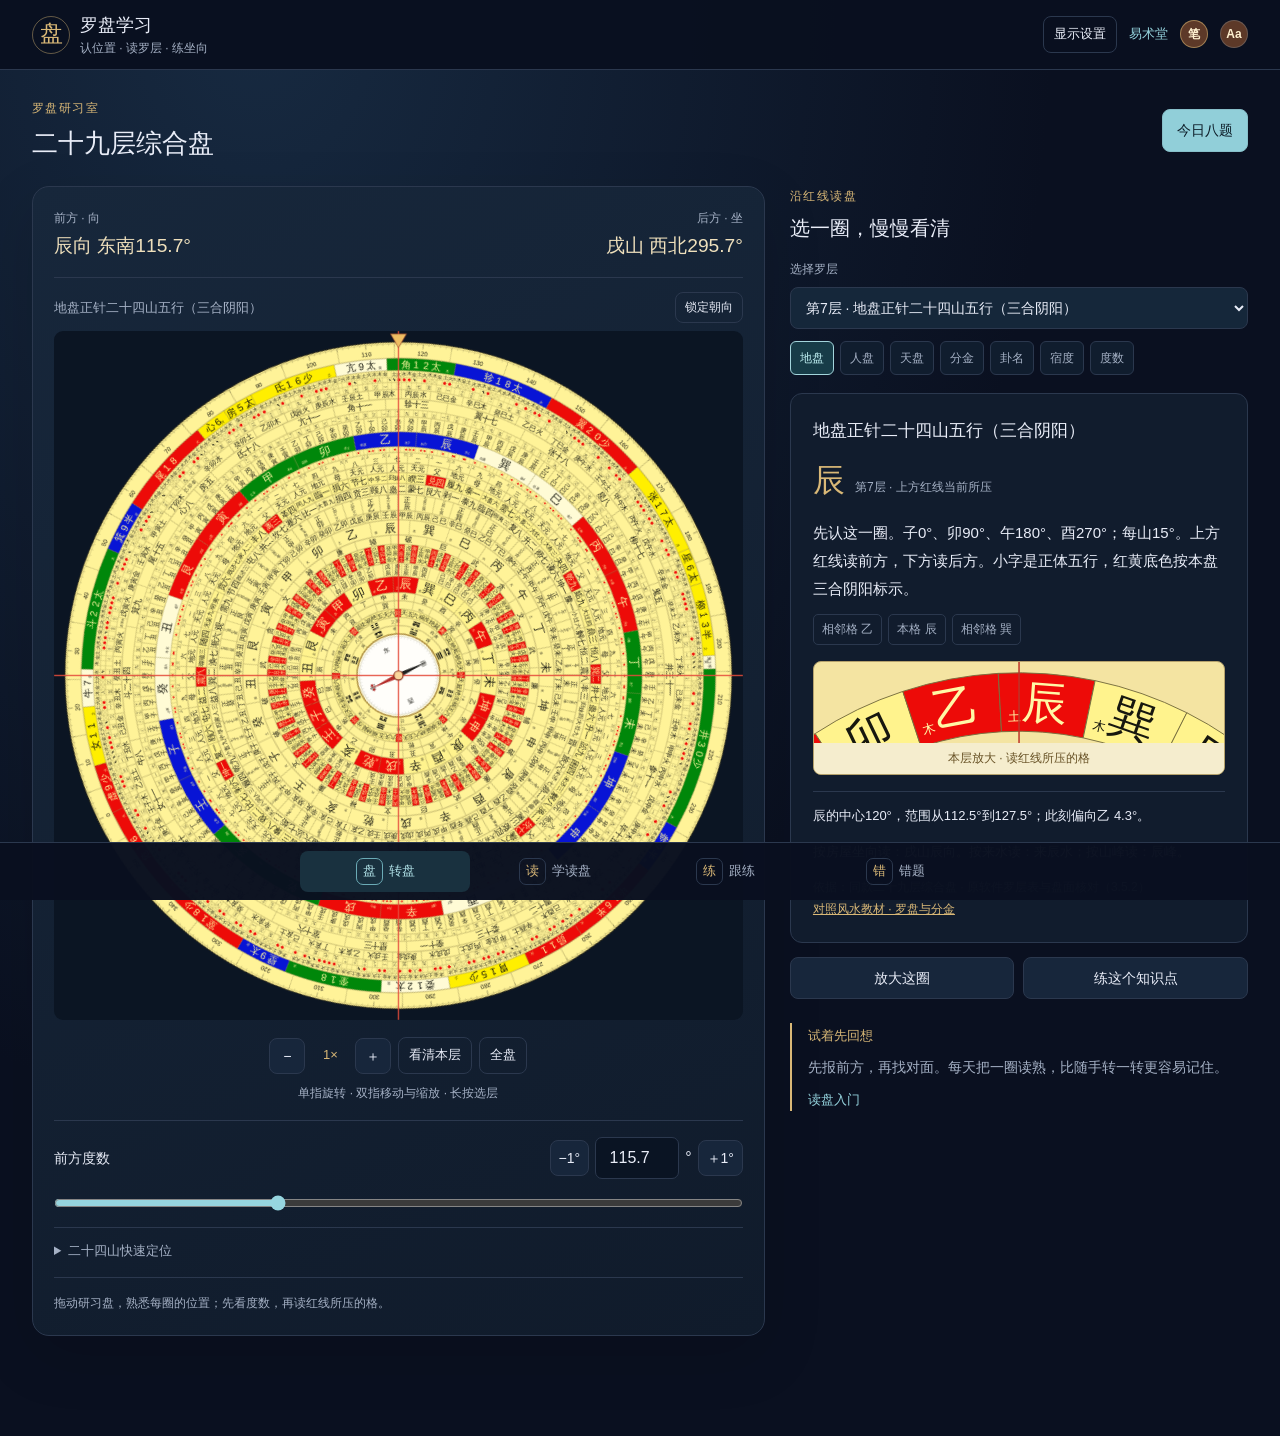
==== commit ce35795f: "优化罗盘触控与转动流畅度：单指旋转、双指移动缩放 指针事件按动画帧合并，拖动期间仅更新变换，松手刷新读数与保存；跨山复用局部矢量字形，移除单指模式切换，防止双指转单指跳盘。缓存升至v49。通过罗盘27" ====
--- a/luopan/index.html
+++ b/luopan/index.html
@@ -8,9 +8,9 @@
 <section class="instrument" aria-label="二十九层综合盘学习工具">
 <div class="bearing"><div><span>前方 · 向</span><strong id="front-reading">辰向 东南115.7°</strong></div><div><span>后方 · 坐</span><strong id="back-reading">戌山 西北295.7°</strong></div></div>
 <div class="dial-heading"><span id="stage-tag">地盘二十四山</span><button class="quiet" data-act="lock" id="board-lock" aria-pressed="false"><span>锁定朝向</span></button></div>
-<div id="compass-stage" class="compass-stage" tabindex="0" aria-label="拖动旋转，双指缩放移动；方向键微调，长按查看罗层"><svg id="compass-svg" viewBox="0 0 1200 1200" role="img" aria-label="矢量学习盘与红色十字线"></svg></div>
-<div class="board-controls"><button class="square" data-act="zoom-out" aria-label="缩小盘面">−</button><output id="zoom-value" aria-label="放大倍数">1×</output><button class="square" data-act="zoom-in" aria-label="放大盘面">＋</button><button class="quiet" data-act="focus-layer">看清本层</button><button class="quiet" data-act="reset-pan">全盘</button><button class="quiet" data-act="gesture" id="gesture-mode" aria-pressed="false">拖动：旋转</button></div>
-<p class="gesture-help">拖动转盘 · 双指缩放移动 · 长按选层</p>
+<div id="compass-stage" class="compass-stage" tabindex="0" aria-label="单指旋转，双指移动与缩放；方向键微调，长按查看罗层"><svg id="compass-svg" viewBox="0 0 1200 1200" role="img" aria-label="矢量学习盘与红色十字线"></svg></div>
+<div class="board-controls"><button class="square" data-act="zoom-out" aria-label="缩小盘面">−</button><output id="zoom-value" aria-label="放大倍数">1×</output><button class="square" data-act="zoom-in" aria-label="放大盘面">＋</button><button class="quiet" data-act="focus-layer">看清本层</button><button class="quiet" data-act="reset-pan">全盘</button></div>
+<p class="gesture-help">单指旋转 · 双指移动与缩放 · 长按选层</p>
 <div class="angle-control"><label for="bearing-number">前方度数</label><div><button class="square" data-step="-1" aria-label="减少一度">−1°</button><input id="bearing-number" type="number" min="0" max="360" step="0.1" value="115.7" inputmode="decimal"><span>°</span><button class="square" data-step="1" aria-label="增加一度">＋1°</button></div><input id="bearing-range" type="range" min="0" max="359.9" step="0.1" value="115.7" aria-label="前方朝向度数"></div>
 <details class="mountain-shortcuts"><summary>二十四山快速定位</summary><div class="compass-jumps" id="mountain-jumps" aria-label="二十四山快速定位"></div></details>
 <p class="source-small plate-status">拖动研习盘，熟悉每圈的位置；先看度数，再读红线所压的格。</p>
--- a/luopan/style.css
+++ b/luopan/style.css
@@ -15,3 +15,6 @@
 @media(max-width:380px){.bottom-nav a{gap:4px;padding-left:3px;padding-right:3px}.bottom-nav a>span{width:24px;height:24px}}
 
 .layer-select-label{display:block;color:var(--muted);font-size:12px;margin-bottom:7px}#layer-select{width:100%;min-width:0;background:#15273a;border:1px solid var(--line);color:var(--ink);font-size:14px;padding:11px 28px 11px 11px;border-radius:8px}.ring-picker{display:block}.quick-rings{display:flex;flex-wrap:wrap;gap:6px;margin-top:12px}.compass-stage text,.original-band text,.read-figure text{font-family:"PingFang SC","Microsoft YaHei","Noto Sans CJK SC",sans-serif;font-weight:400}.compass-stage .ring{isolation:isolate}
+
+/* Keep the dense vector disk on a reusable compositing layer during rotation. */
+#compass-svg .disc{will-change:transform;transform-origin:0px 0px}
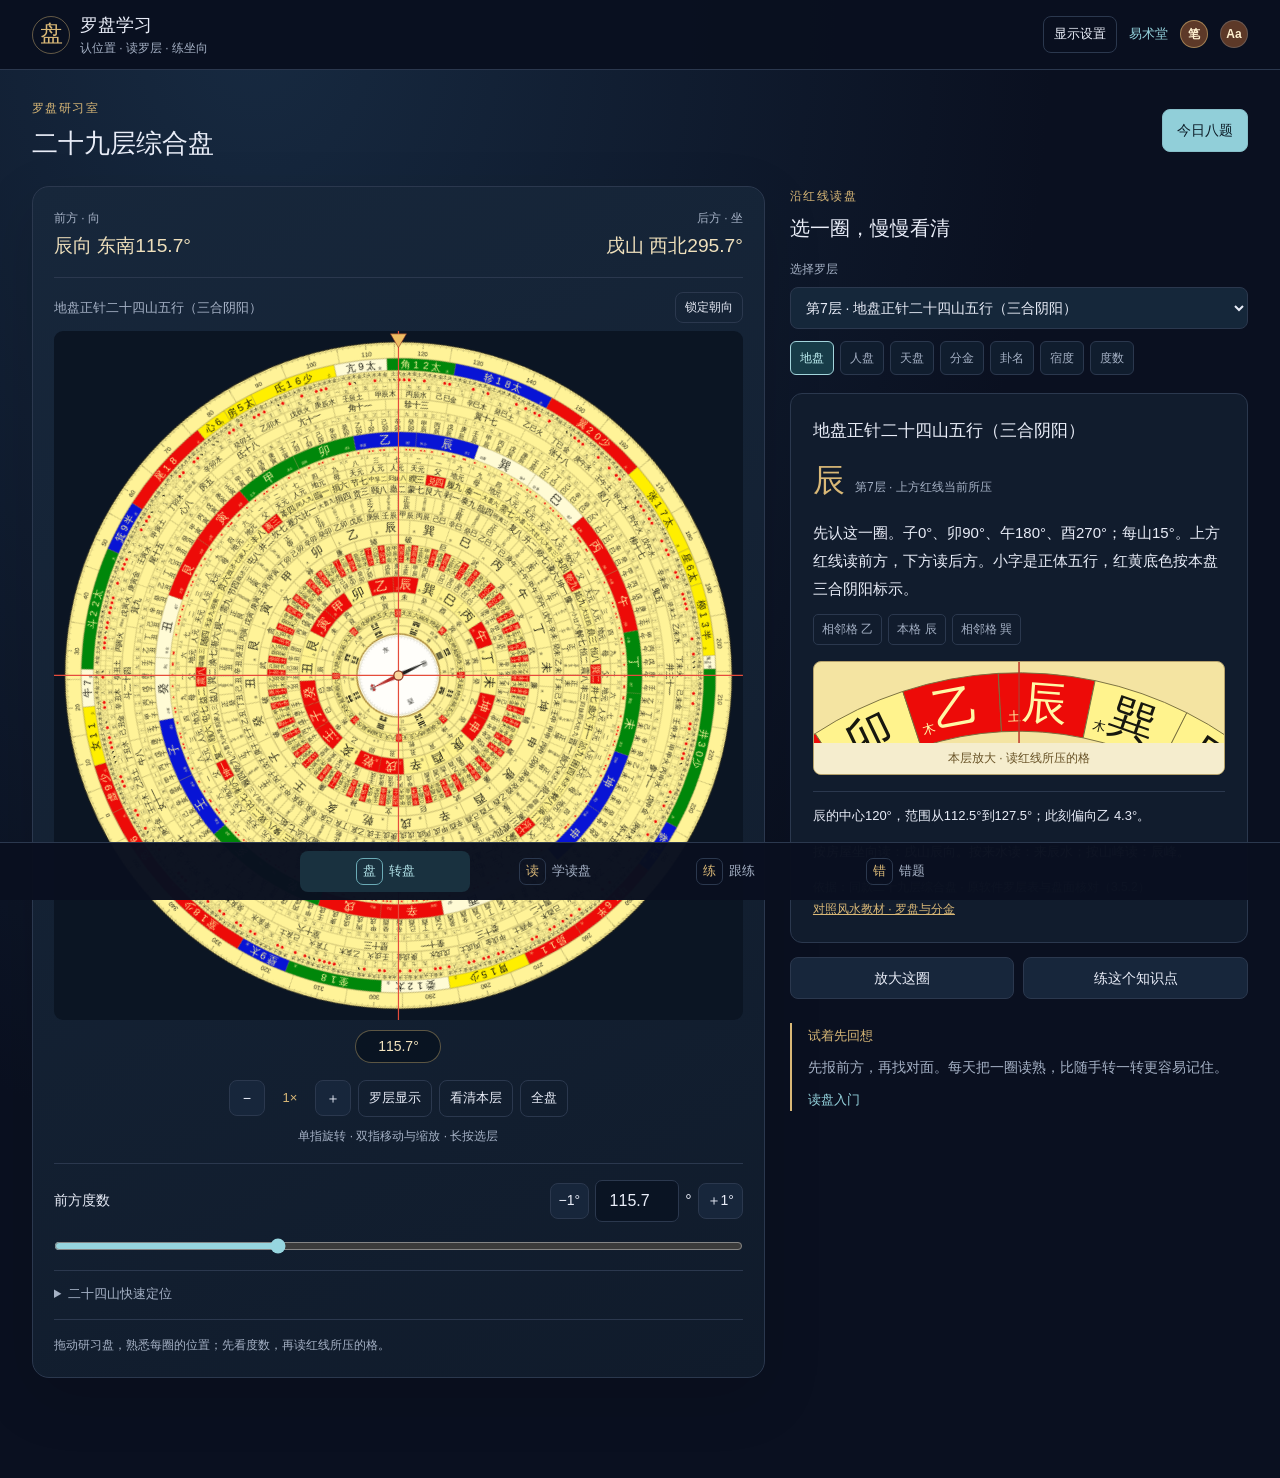
==== commit fbf36627: "重做罗盘旋转合成层并新增逐圈显示控制 完整SVG内部坐标保持静态，由HTML容器旋转平移缩放；缓存触控几何、减小慢转起动阈值、实时角度反馈，修复双指平移误缩放。天池与27圈可单独显隐，支持全显/全隐/" ====
--- a/luopan/index.html
+++ b/luopan/index.html
@@ -8,8 +8,8 @@
 <section class="instrument" aria-label="二十九层综合盘学习工具">
 <div class="bearing"><div><span>前方 · 向</span><strong id="front-reading">辰向 东南115.7°</strong></div><div><span>后方 · 坐</span><strong id="back-reading">戌山 西北295.7°</strong></div></div>
 <div class="dial-heading"><span id="stage-tag">地盘二十四山</span><button class="quiet" data-act="lock" id="board-lock" aria-pressed="false"><span>锁定朝向</span></button></div>
-<div id="compass-stage" class="compass-stage" tabindex="0" aria-label="单指旋转，双指移动与缩放；方向键微调，长按查看罗层"><svg id="compass-svg" viewBox="0 0 1200 1200" role="img" aria-label="矢量学习盘与红色十字线"></svg></div>
-<div class="board-controls"><button class="square" data-act="zoom-out" aria-label="缩小盘面">−</button><output id="zoom-value" aria-label="放大倍数">1×</output><button class="square" data-act="zoom-in" aria-label="放大盘面">＋</button><button class="quiet" data-act="focus-layer">看清本层</button><button class="quiet" data-act="reset-pan">全盘</button></div>
+<div id="compass-stage" class="compass-stage" tabindex="0" aria-label="单指旋转，双指移动与缩放；方向键微调，长按查看罗层"><div id="dial-viewport"><div id="dial-rotor"><svg id="compass-svg" viewBox="0 0 1200 1200" role="img" aria-label="矢量学习盘"></svg></div></div><svg id="compass-overlay" viewBox="0 0 1200 1200" aria-hidden="true"><g class="crosshair" fill="none" stroke="#e54c3c" stroke-width="2.1"><path d="M600 0V1200M0 600H1200"/><circle cx="600" cy="600" r="8" fill="#f9d69b" stroke="#8d301f"/></g><path d="M586 5L614 5L600 29Z" fill="#efbe62" stroke="#8d301f"/></svg></div><output id="live-bearing" class="live-bearing" aria-label="当前转盘度数">115.7°</output>
+<div class="board-controls"><button class="square" data-act="zoom-out" aria-label="缩小盘面">−</button><output id="zoom-value" aria-label="放大倍数">1×</output><button class="square" data-act="zoom-in" aria-label="放大盘面">＋</button><button class="quiet" data-act="visibility" aria-controls="visibility-drawer">罗层显示</button><button class="quiet" data-act="focus-layer">看清本层</button><button class="quiet" data-act="reset-pan">全盘</button></div>
 <p class="gesture-help">单指旋转 · 双指移动与缩放 · 长按选层</p>
 <div class="angle-control"><label for="bearing-number">前方度数</label><div><button class="square" data-step="-1" aria-label="减少一度">−1°</button><input id="bearing-number" type="number" min="0" max="360" step="0.1" value="115.7" inputmode="decimal"><span>°</span><button class="square" data-step="1" aria-label="增加一度">＋1°</button></div><input id="bearing-range" type="range" min="0" max="359.9" step="0.1" value="115.7" aria-label="前方朝向度数"></div>
 <details class="mountain-shortcuts"><summary>二十四山快速定位</summary><div class="compass-jumps" id="mountain-jumps" aria-label="二十四山快速定位"></div></details>
@@ -18,7 +18,8 @@
 <aside class="desktop-panel"><div id="inline-panel" class="learning-panel"><div class="panel-heading"><p class="kicker">沿红线读盘</p><h2>选一圈，慢慢看清</h2></div><div class="ring-picker" id="ring-picker"></div><article class="reading-card" id="reading-card" aria-live="polite"></article><div class="learning-actions"><button class="button" data-act="focus-layer">放大这圈</button><button class="button" data-act="layer-quiz">练这个知识点</button></div><div class="study-tip"><span>试着先回想</span><p>先报前方，再找对面。每天把一圈读熟，比随手转一转更容易记住。</p><a href="#learn">读盘入门</a></div></div></aside>
 </div><button class="mobile-layer-button button" data-act="layers">罗层与读数</button>
 </section>
-<div id="drawer-backdrop" class="drawer-backdrop" hidden></div><section id="settings-drawer" class="drawer" hidden aria-label="学习设置"><div class="drawer-head"><h2>学习设置</h2><button class="quiet" data-act="close-drawers">关闭</button></div><p class="source-small">手动学习盘，可输入实测度数练习读盘。</p><div class="top-actions drawer-shared"></div><div class="segmented"><button data-mode="full" aria-pressed="true">全盘显示</button><button data-mode="focus" aria-pressed="false">突出本层</button></div></section>
+<div id="drawer-backdrop" class="drawer-backdrop" hidden></div><section id="settings-drawer" class="drawer" hidden aria-label="学习设置"><div class="drawer-head"><h2>学习设置</h2><button class="quiet" data-act="close-drawers">关闭</button></div><p class="source-small">手动学习盘，可输入实测度数练习读盘。</p><div class="top-actions drawer-shared"></div><button class="button" data-act="visibility">逐圈显示或隐藏</button><div class="segmented"><button data-mode="full" aria-pressed="true">全盘显示</button><button data-mode="focus" aria-pressed="false">突出本层</button></div></section>
+<section id="visibility-drawer" class="drawer" hidden aria-label="罗层显示"><div class="drawer-head"><h2>罗层显示</h2><button class="quiet" data-act="close-drawers">关闭</button></div><p class="source-small">勾选要看的圈。隐藏后保留原圈位置，方便对照；选择会自动保存。</p><div class="visibility-actions"><button class="button" data-visible-preset="all">全部显示</button><button class="button" data-visible-preset="basic">只看三盘与度数</button><button class="button" data-visible-preset="none">全部隐藏</button></div><p id="visibility-count" class="visibility-count" role="status"></p><div id="visibility-list" class="visibility-list"></div></section>
 <section id="layers-drawer" class="drawer" hidden aria-label="罗层与讲解"><div class="drawer-head"><h2>罗层与读数</h2><button class="quiet" data-act="close-drawers">关闭</button></div><div id="drawer-panel"></div></section>
 <section id="learn-view" class="view" hidden></section><section id="practice-view" class="view" hidden></section><section id="wrong-view" class="view" hidden></section></main>
 <nav class="bottom-nav" aria-label="主导航"><a href="#explore" data-route="explore" aria-current="page"><span>盘</span>转盘</a><a href="#learn" data-route="learn"><span>读</span>学读盘</a><a href="#practice" data-route="practice"><span>练</span>跟练</a><a href="#wrong" data-route="wrong"><span>错</span>错题</a></nav>
--- a/luopan/style.css
+++ b/luopan/style.css
@@ -16,5 +16,20 @@
 
 .layer-select-label{display:block;color:var(--muted);font-size:12px;margin-bottom:7px}#layer-select{width:100%;min-width:0;background:#15273a;border:1px solid var(--line);color:var(--ink);font-size:14px;padding:11px 28px 11px 11px;border-radius:8px}.ring-picker{display:block}.quick-rings{display:flex;flex-wrap:wrap;gap:6px;margin-top:12px}.compass-stage text,.original-band text,.read-figure text{font-family:"PingFang SC","Microsoft YaHei","Noto Sans CJK SC",sans-serif;font-weight:400}.compass-stage .ring{isolation:isolate}
 
-/* Keep the dense vector disk on a reusable compositing layer during rotation. */
-#compass-svg .disc{will-change:transform;transform-origin:0px 0px}
+/* An HTML compositing layer rotates the unchanged SVG; the reading lines stay separate. */
+#dial-viewport,#dial-rotor{position:absolute;inset:0;transform-origin:50% 50%}
+#dial-viewport{will-change:transform}
+#dial-rotor{will-change:transform;contain:layout paint;backface-visibility:hidden}
+#compass-overlay{position:absolute;inset:0;pointer-events:none}
+.live-bearing{display:table;min-width:86px;text-align:center;margin:10px auto 0;border:1px solid #d9b87766;border-radius:20px;background:#091421df;color:#f3e4bf;padding:3px 12px;pointer-events:none;font-size:14px;font-variant-numeric:tabular-nums}
+.visibility-actions{display:flex;flex-wrap:wrap;gap:8px;margin:18px 0 12px}
+.visibility-actions .button{font-size:14px;padding:8px 10px}
+.visibility-count{font-size:14px;color:var(--gold);margin-bottom:12px}
+.visibility-list{display:grid;grid-template-columns:repeat(2,minmax(0,1fr));gap:8px}
+.visibility-row{display:flex;align-items:center;gap:10px;min-height:64px;padding:10px;border:1px solid var(--line);border-radius:9px;background:#152338;cursor:pointer;font-size:14px;line-height:1.5;overflow-wrap:anywhere}
+.visibility-row:has(input:checked){border-color:#5d949f;background:#17313e}
+.visibility-row input{flex:none;width:20px;height:20px;margin:0;accent-color:var(--accent)}
+.visibility-row small{display:block;font-size:12px;color:var(--muted);margin-bottom:2px}
+@media(max-width:380px){.visibility-list{grid-template-columns:1fr}.visibility-row{min-height:54px}}
+
+#visibility-drawer .drawer-head{position:sticky;top:0;background:#0e1a2a;z-index:1;padding:8px 0 12px;border-bottom:1px solid var(--line)}
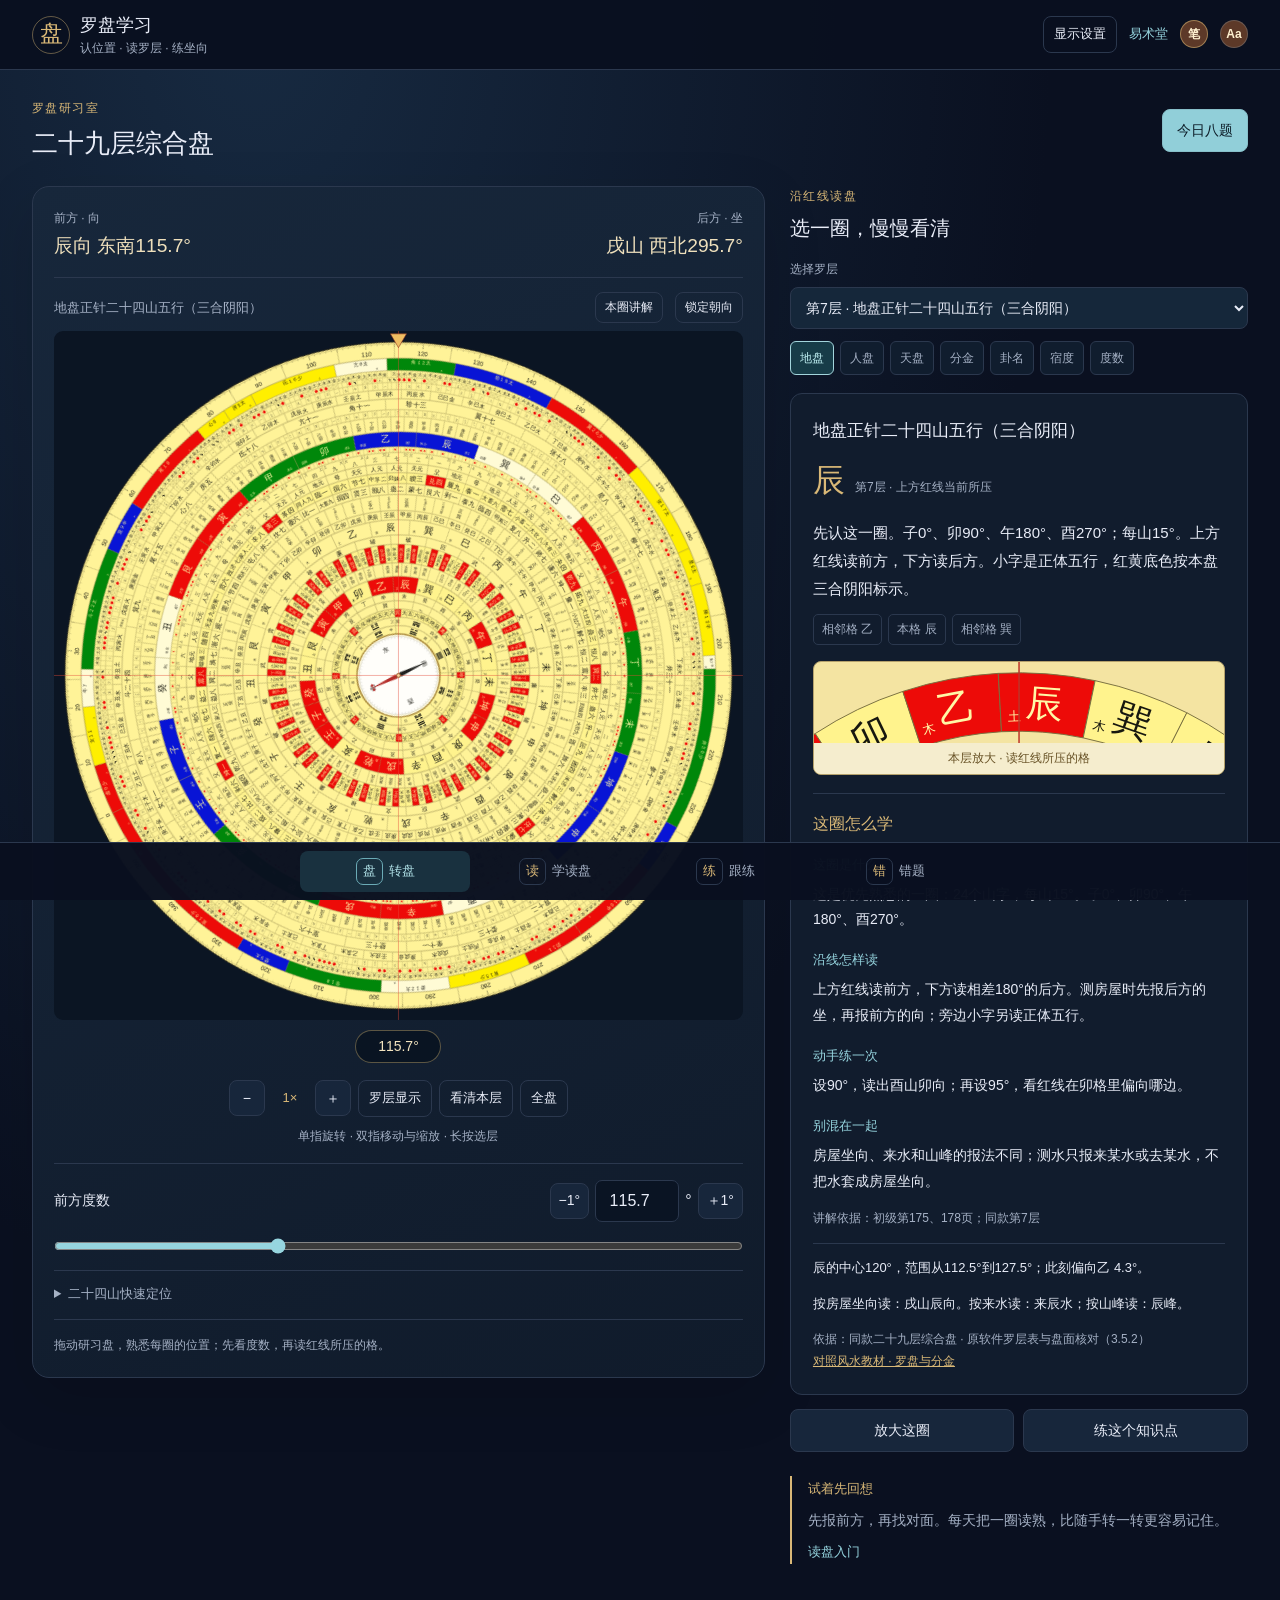
==== commit 54fe0624: "核对罗盘点位并补全逐圈讲解，优化平移与十字线缩放 复核27圈2934格，修正384爻圈16处误绘双点：原码2为格界上一点，现全圈160点。新增天池及各圈32项识盘讲解，未知取用法明示边界。十字线同步缩" ====
--- a/luopan/index.html
+++ b/luopan/index.html
@@ -1,14 +1,14 @@
 <!doctype html>
 <html lang="zh-CN"><head><meta charset="utf-8"><meta name="viewport" content="width=device-width,initial-scale=1,viewport-fit=cover"><meta name="theme-color" content="#0a1020"><title>罗盘学习 · 易术堂</title><link rel="icon" href="../icon192.png"><link rel="stylesheet" href="style.css">
-<script defer src="../guard.js"></script><script defer src="../reader.js"></script><script defer src="../notes.js"></script><script defer src="data.js"></script><script defer src="model.js"></script><script defer src="plate-data.js"></script><script defer src="dial.js"></script><script defer src="app.js"></script></head>
+<script defer src="../guard.js"></script><script defer src="../reader.js"></script><script defer src="../notes.js"></script><script defer src="data.js"></script><script defer src="model.js"></script><script defer src="plate-data.js"></script><script defer src="dial.js"></script><script defer src="guides.js"></script><script defer src="app.js"></script></head>
 <body><header class="topbar"><a class="brand" href="#explore"><span class="brand-mark">盘</span><span>罗盘学习<small>认位置 · 读罗层 · 练坐向</small></span></a><div class="top-actions"><button class="quiet" data-act="settings">显示设置</button><a href="../index.html" target="_top">易术堂</a></div></header>
 <main><section id="explore-view" class="view">
 <div class="intro"><div><p class="kicker">罗盘研习室</p><h1>二十九层综合盘</h1></div><button class="button primary" data-act="daily">今日八题</button></div>
 <div class="workbench">
 <section class="instrument" aria-label="二十九层综合盘学习工具">
 <div class="bearing"><div><span>前方 · 向</span><strong id="front-reading">辰向 东南115.7°</strong></div><div><span>后方 · 坐</span><strong id="back-reading">戌山 西北295.7°</strong></div></div>
-<div class="dial-heading"><span id="stage-tag">地盘二十四山</span><button class="quiet" data-act="lock" id="board-lock" aria-pressed="false"><span>锁定朝向</span></button></div>
-<div id="compass-stage" class="compass-stage" tabindex="0" aria-label="单指旋转，双指移动与缩放；方向键微调，长按查看罗层"><div id="dial-viewport"><div id="dial-rotor"><svg id="compass-svg" viewBox="0 0 1200 1200" role="img" aria-label="矢量学习盘"></svg></div></div><svg id="compass-overlay" viewBox="0 0 1200 1200" aria-hidden="true"><g class="crosshair" fill="none" stroke="#e54c3c" stroke-width="2.1"><path d="M600 0V1200M0 600H1200"/><circle cx="600" cy="600" r="8" fill="#f9d69b" stroke="#8d301f"/></g><path d="M586 5L614 5L600 29Z" fill="#efbe62" stroke="#8d301f"/></svg></div><output id="live-bearing" class="live-bearing" aria-label="当前转盘度数">115.7°</output>
+<div class="dial-heading"><span id="stage-tag">地盘二十四山</span><button class="quiet" data-act="layers">本圈讲解</button><button class="quiet" data-act="lock" id="board-lock" aria-pressed="false"><span>锁定朝向</span></button></div>
+<div id="compass-stage" class="compass-stage" tabindex="0" aria-label="单指旋转，双指移动与缩放；方向键微调，长按查看罗层"><div id="dial-viewport"><div id="dial-rotor"><svg id="compass-svg" viewBox="0 0 1200 1200" role="img" aria-label="矢量学习盘"></svg></div></div><svg id="compass-overlay" viewBox="0 0 1200 1200" aria-hidden="true"><g class="crosshair" fill="none" stroke="#e54c3c" stroke-width=".75"><path d="M600 0V1200M0 600H1200"/><circle cx="600" cy="600" r="3" fill="#f9d69b" stroke="#8d301f"/></g><path d="M586 5L614 5L600 29Z" fill="#efbe62" stroke="#8d301f"/></svg></div><output id="live-bearing" class="live-bearing" aria-label="当前转盘度数">115.7°</output>
 <div class="board-controls"><button class="square" data-act="zoom-out" aria-label="缩小盘面">−</button><output id="zoom-value" aria-label="放大倍数">1×</output><button class="square" data-act="zoom-in" aria-label="放大盘面">＋</button><button class="quiet" data-act="visibility" aria-controls="visibility-drawer">罗层显示</button><button class="quiet" data-act="focus-layer">看清本层</button><button class="quiet" data-act="reset-pan">全盘</button></div>
 <p class="gesture-help">单指旋转 · 双指移动与缩放 · 长按选层</p>
 <div class="angle-control"><label for="bearing-number">前方度数</label><div><button class="square" data-step="-1" aria-label="减少一度">−1°</button><input id="bearing-number" type="number" min="0" max="360" step="0.1" value="115.7" inputmode="decimal"><span>°</span><button class="square" data-step="1" aria-label="增加一度">＋1°</button></div><input id="bearing-range" type="range" min="0" max="359.9" step="0.1" value="115.7" aria-label="前方朝向度数"></div>
@@ -18,7 +18,7 @@
 <aside class="desktop-panel"><div id="inline-panel" class="learning-panel"><div class="panel-heading"><p class="kicker">沿红线读盘</p><h2>选一圈，慢慢看清</h2></div><div class="ring-picker" id="ring-picker"></div><article class="reading-card" id="reading-card" aria-live="polite"></article><div class="learning-actions"><button class="button" data-act="focus-layer">放大这圈</button><button class="button" data-act="layer-quiz">练这个知识点</button></div><div class="study-tip"><span>试着先回想</span><p>先报前方，再找对面。每天把一圈读熟，比随手转一转更容易记住。</p><a href="#learn">读盘入门</a></div></div></aside>
 </div><button class="mobile-layer-button button" data-act="layers">罗层与读数</button>
 </section>
-<div id="drawer-backdrop" class="drawer-backdrop" hidden></div><section id="settings-drawer" class="drawer" hidden aria-label="学习设置"><div class="drawer-head"><h2>学习设置</h2><button class="quiet" data-act="close-drawers">关闭</button></div><p class="source-small">手动学习盘，可输入实测度数练习读盘。</p><div class="top-actions drawer-shared"></div><button class="button" data-act="visibility">逐圈显示或隐藏</button><div class="segmented"><button data-mode="full" aria-pressed="true">全盘显示</button><button data-mode="focus" aria-pressed="false">突出本层</button></div></section>
+<div id="drawer-backdrop" class="drawer-backdrop" hidden></div><section id="settings-drawer" class="drawer" hidden aria-label="学习设置"><div class="drawer-head"><h2>学习设置</h2><button class="quiet" data-act="close-drawers">关闭</button></div><p class="source-small">手动学习盘，可输入实测度数练习读盘。</p><div class="top-actions drawer-shared"></div><button class="button" data-act="visibility">逐圈显示或隐藏</button><details class="plate-audit"><summary>盘面复核说明</summary><p>已对照同款资料复核27圈2934个分格的字表、边界及宿度换算。</p><p>已纠正384爻圈16处点位：格界上是一个红点，旧版误画成两个。全圈共160个红点。</p><p>讲解以识盘为主。尚未核实的完整抽爻换象取用和部分符号含义，在相应讲解中列明，不自行编造吉凶规则。</p></details><div class="segmented"><button data-mode="full" aria-pressed="true">全盘显示</button><button data-mode="focus" aria-pressed="false">突出本层</button></div></section>
 <section id="visibility-drawer" class="drawer" hidden aria-label="罗层显示"><div class="drawer-head"><h2>罗层显示</h2><button class="quiet" data-act="close-drawers">关闭</button></div><p class="source-small">勾选要看的圈。隐藏后保留原圈位置，方便对照；选择会自动保存。</p><div class="visibility-actions"><button class="button" data-visible-preset="all">全部显示</button><button class="button" data-visible-preset="basic">只看三盘与度数</button><button class="button" data-visible-preset="none">全部隐藏</button></div><p id="visibility-count" class="visibility-count" role="status"></p><div id="visibility-list" class="visibility-list"></div></section>
 <section id="layers-drawer" class="drawer" hidden aria-label="罗层与讲解"><div class="drawer-head"><h2>罗层与读数</h2><button class="quiet" data-act="close-drawers">关闭</button></div><div id="drawer-panel"></div></section>
 <section id="learn-view" class="view" hidden></section><section id="practice-view" class="view" hidden></section><section id="wrong-view" class="view" hidden></section></main>
--- a/luopan/style.css
+++ b/luopan/style.css
@@ -33,3 +33,18 @@
 @media(max-width:380px){.visibility-list{grid-template-columns:1fr}.visibility-row{min-height:54px}}
 
 #visibility-drawer .drawer-head{position:sticky;top:0;background:#0e1a2a;z-index:1;padding:8px 0 12px;border-bottom:1px solid var(--line)}
+
+/* Zoom inside the SVG viewport; disable texture promotion for magnified text. */
+#compass-stage[data-render-mode="detail"] #dial-viewport,
+#compass-stage[data-render-mode="detail"] #dial-rotor{will-change:auto;backface-visibility:visible;contain:none;transform:none}
+
+/* A bounded 3-window SVG surface preserves final-scale pixels while panning. */
+.visibility-row{align-items:start;flex-wrap:wrap}.visibility-row>label{display:flex;gap:10px;align-items:center;flex:1 1 120px;min-width:0;cursor:pointer}.visibility-row>button{margin-left:auto;padding:4px 8px;font-size:12px}
+.ring-guide{border-top:1px solid var(--line);padding-top:16px;margin-top:18px}.ring-guide h4{font-size:16px;margin:0 0 12px;color:var(--gold);font-weight:500}.ring-guide>div{margin:12px 0}.ring-guide b{font-size:13px;color:var(--accent);font-weight:500}.ring-guide p.layer-note{font-size:14px;margin:4px 0 0;line-height:1.85}
+.dial-heading{flex-wrap:wrap}.dial-heading>span{flex:1 1 130px}
+
+#compass-stage[data-render-mode="detail"] #dial-viewport{left:-100%;top:-100%;right:auto;bottom:auto;width:300%;height:300%;contain:layout paint;will-change:transform}
+#compass-stage[data-render-mode="detail"] #compass-svg{position:absolute;left:0;top:0;width:100%;height:100%;overflow:hidden}
+#compass-svg .ring{isolation:auto}
+
+.plate-audit{margin-top:20px;border-top:1px solid var(--line);padding-top:14px;font-size:14px}.plate-audit summary{cursor:pointer;color:var(--gold)}.plate-audit p{font-size:13px;line-height:1.85;color:var(--muted);margin:10px 0}
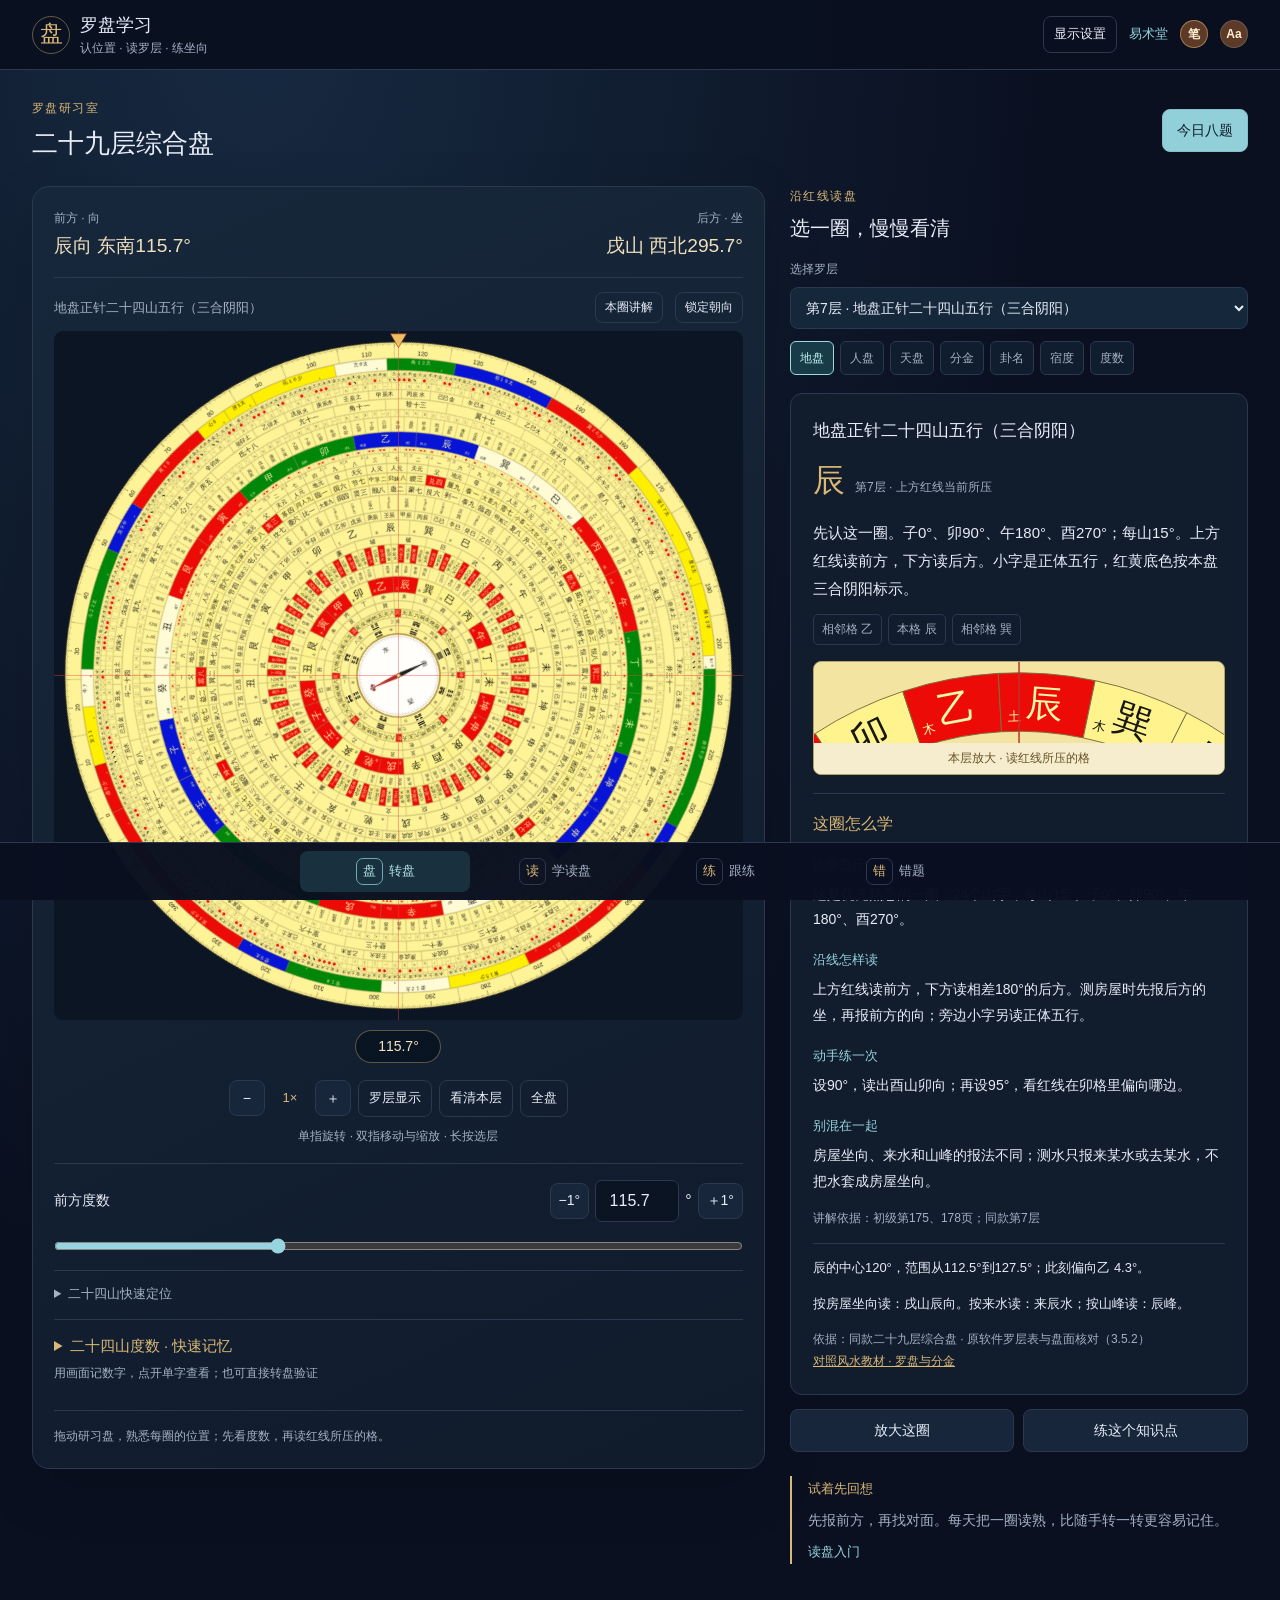
==== commit 87bc2113: "修复格界红点被遮挡并接入二十四山度数助记 每圈先画完全部背景与格线，再绘文字和点，避免后格盖住半圆；16个格界点新增四方向实际像素检测，保留背景点选罗层。原样同步杨公背诵24条助记/20项编码/四组规" ====
--- a/luopan/index.html
+++ b/luopan/index.html
@@ -1,6 +1,6 @@
 <!doctype html>
 <html lang="zh-CN"><head><meta charset="utf-8"><meta name="viewport" content="width=device-width,initial-scale=1,viewport-fit=cover"><meta name="theme-color" content="#0a1020"><title>罗盘学习 · 易术堂</title><link rel="icon" href="../icon192.png"><link rel="stylesheet" href="style.css">
-<script defer src="../guard.js"></script><script defer src="../reader.js"></script><script defer src="../notes.js"></script><script defer src="data.js"></script><script defer src="model.js"></script><script defer src="plate-data.js"></script><script defer src="dial.js"></script><script defer src="guides.js"></script><script defer src="app.js"></script></head>
+<script defer src="../guard.js"></script><script defer src="../reader.js"></script><script defer src="../notes.js"></script><script defer src="data.js"></script><script defer src="model.js"></script><script defer src="plate-data.js"></script><script defer src="dial.js"></script><script defer src="degree-memory.js"></script><script defer src="guides.js"></script><script defer src="app.js"></script></head>
 <body><header class="topbar"><a class="brand" href="#explore"><span class="brand-mark">盘</span><span>罗盘学习<small>认位置 · 读罗层 · 练坐向</small></span></a><div class="top-actions"><button class="quiet" data-act="settings">显示设置</button><a href="../index.html" target="_top">易术堂</a></div></header>
 <main><section id="explore-view" class="view">
 <div class="intro"><div><p class="kicker">罗盘研习室</p><h1>二十九层综合盘</h1></div><button class="button primary" data-act="daily">今日八题</button></div>
@@ -13,6 +13,7 @@
 <p class="gesture-help">单指旋转 · 双指移动与缩放 · 长按选层</p>
 <div class="angle-control"><label for="bearing-number">前方度数</label><div><button class="square" data-step="-1" aria-label="减少一度">−1°</button><input id="bearing-number" type="number" min="0" max="360" step="0.1" value="115.7" inputmode="decimal"><span>°</span><button class="square" data-step="1" aria-label="增加一度">＋1°</button></div><input id="bearing-range" type="range" min="0" max="359.9" step="0.1" value="115.7" aria-label="前方朝向度数"></div>
 <details class="mountain-shortcuts"><summary>二十四山快速定位</summary><div class="compass-jumps" id="mountain-jumps" aria-label="二十四山快速定位"></div></details>
+<details id="degree-memory" class="degree-memory"><summary>二十四山度数 · 快速记忆<small>用画面记数字，点开单字查看；也可直接转盘验证</small></summary><div id="degree-memory-body"></div></details>
 <p class="source-small plate-status">拖动研习盘，熟悉每圈的位置；先看度数，再读红线所压的格。</p>
 </section>
 <aside class="desktop-panel"><div id="inline-panel" class="learning-panel"><div class="panel-heading"><p class="kicker">沿红线读盘</p><h2>选一圈，慢慢看清</h2></div><div class="ring-picker" id="ring-picker"></div><article class="reading-card" id="reading-card" aria-live="polite"></article><div class="learning-actions"><button class="button" data-act="focus-layer">放大这圈</button><button class="button" data-act="layer-quiz">练这个知识点</button></div><div class="study-tip"><span>试着先回想</span><p>先报前方，再找对面。每天把一圈读熟，比随手转一转更容易记住。</p><a href="#learn">读盘入门</a></div></div></aside>
--- a/luopan/style.css
+++ b/luopan/style.css
@@ -48,3 +48,5 @@
 #compass-svg .ring{isolation:auto}
 
 .plate-audit{margin-top:20px;border-top:1px solid var(--line);padding-top:14px;font-size:14px}.plate-audit summary{cursor:pointer;color:var(--gold)}.plate-audit p{font-size:13px;line-height:1.85;color:var(--muted);margin:10px 0}
+
+.degree-memory{margin-top:14px;padding-top:13px;border-top:1px solid var(--line);scroll-margin-top:95px}.degree-memory>summary{cursor:pointer;color:var(--gold);font-size:15px}.degree-memory>summary small{display:block;color:var(--muted);font-size:12px;margin:3px 0 12px}.degree-memory-rule{margin:14px 0}.degree-memory-text{font-size:14px;line-height:1.9;margin:10px 0}.memory-codes{border:1px solid var(--line);padding:10px 12px;border-radius:8px;margin:16px 0}.memory-codes summary{cursor:pointer;font-size:14px;color:var(--accent)}.memory-code-grid{display:grid;grid-template-columns:repeat(4,minmax(0,1fr));gap:7px;margin-top:12px}.memory-code-grid span{font-size:13px;overflow-wrap:anywhere;display:flex;gap:7px;padding:5px 0}.memory-code-grid b{font-variant-numeric:tabular-nums;color:var(--gold)}.memory-group{margin:20px 0}.memory-group h3{font-size:15px;color:var(--accent);margin-bottom:4px}.degree-memory-item{border:1px solid var(--line);border-radius:8px;margin-top:8px;scroll-margin-top:95px}.degree-memory-item>summary{display:flex;justify-content:space-between;padding:11px 14px;font-size:16px;cursor:pointer}.degree-memory-item[open]>summary{border-bottom:1px solid var(--line);background:#19313f}.degree-memory-item>div{padding:4px 14px 15px}.degree-memory-item>summary span{color:var(--gold);font-variant-numeric:tabular-nums}.memory-equation{color:var(--accent)}.memory-source{margin-top:14px}.memory-learn-link{margin-bottom:18px}@media(max-width:760px){.memory-code-grid{grid-template-columns:repeat(2,minmax(0,1fr))}}
